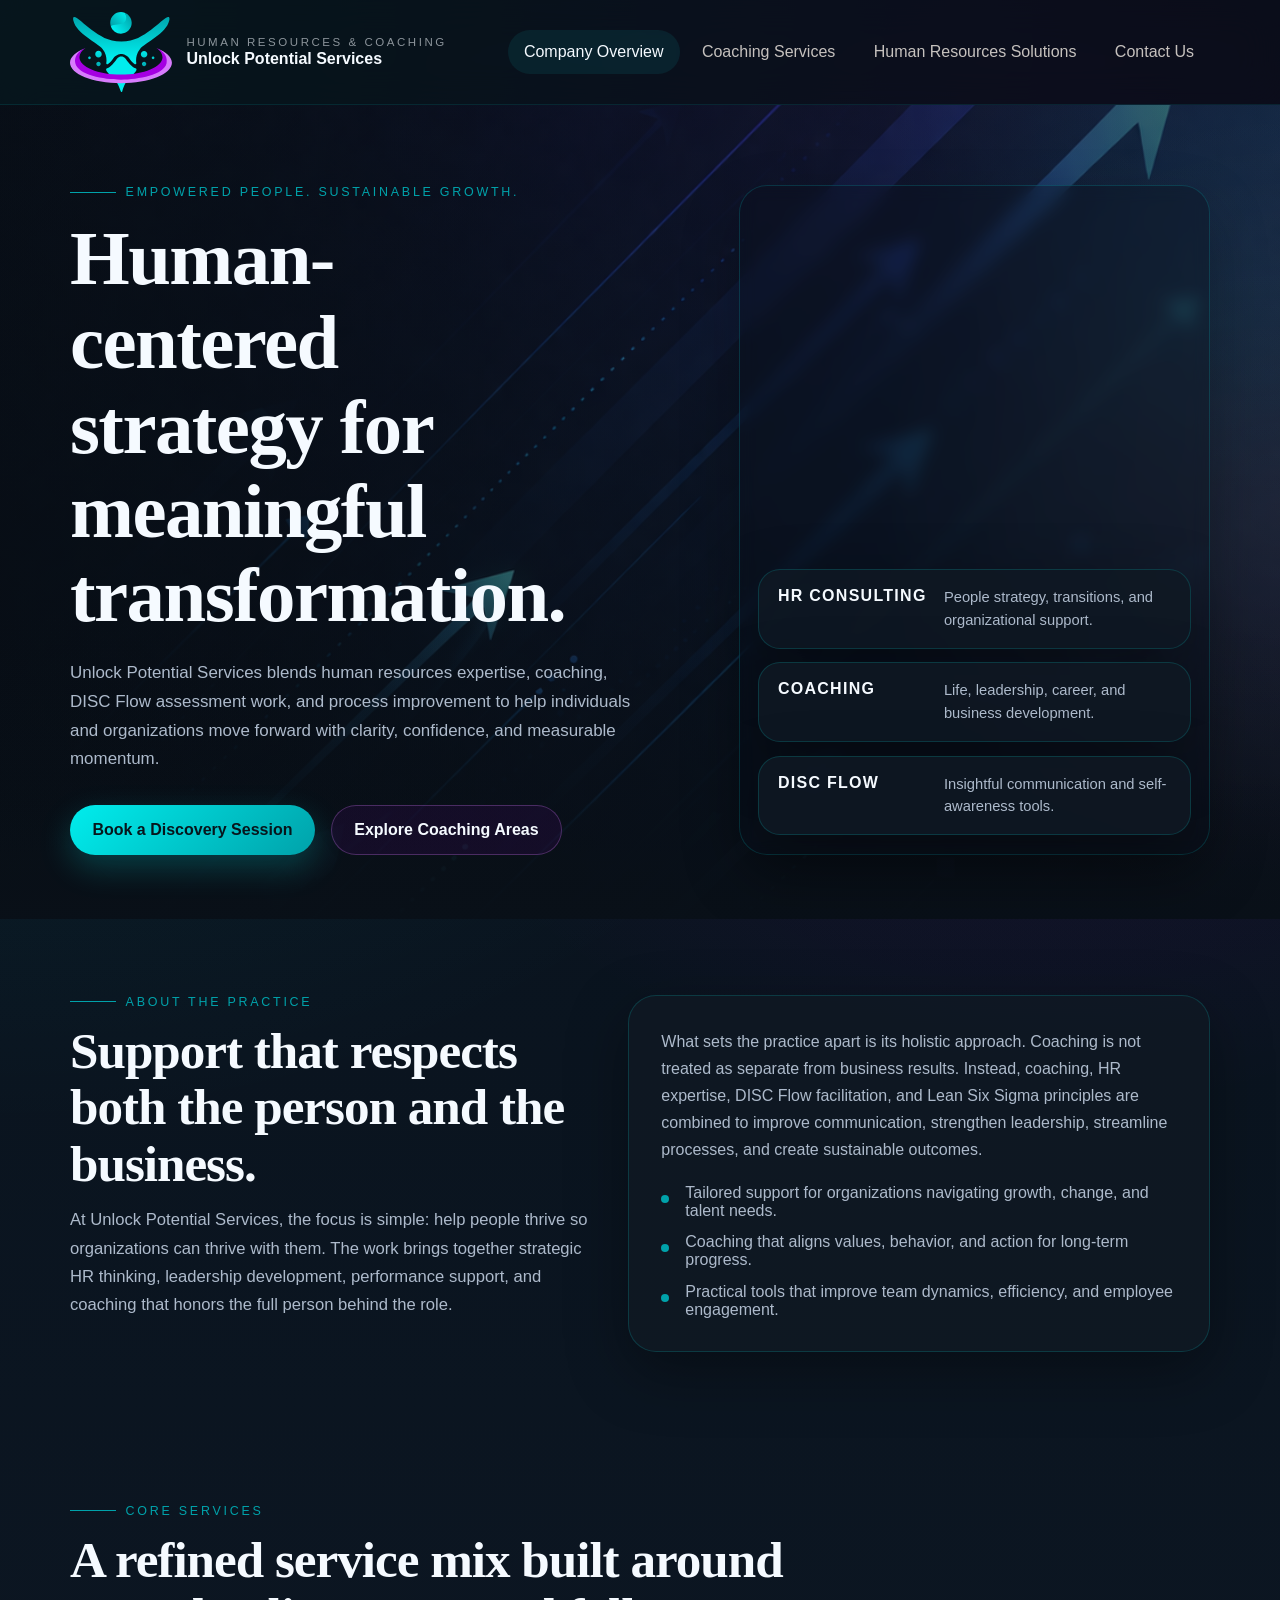
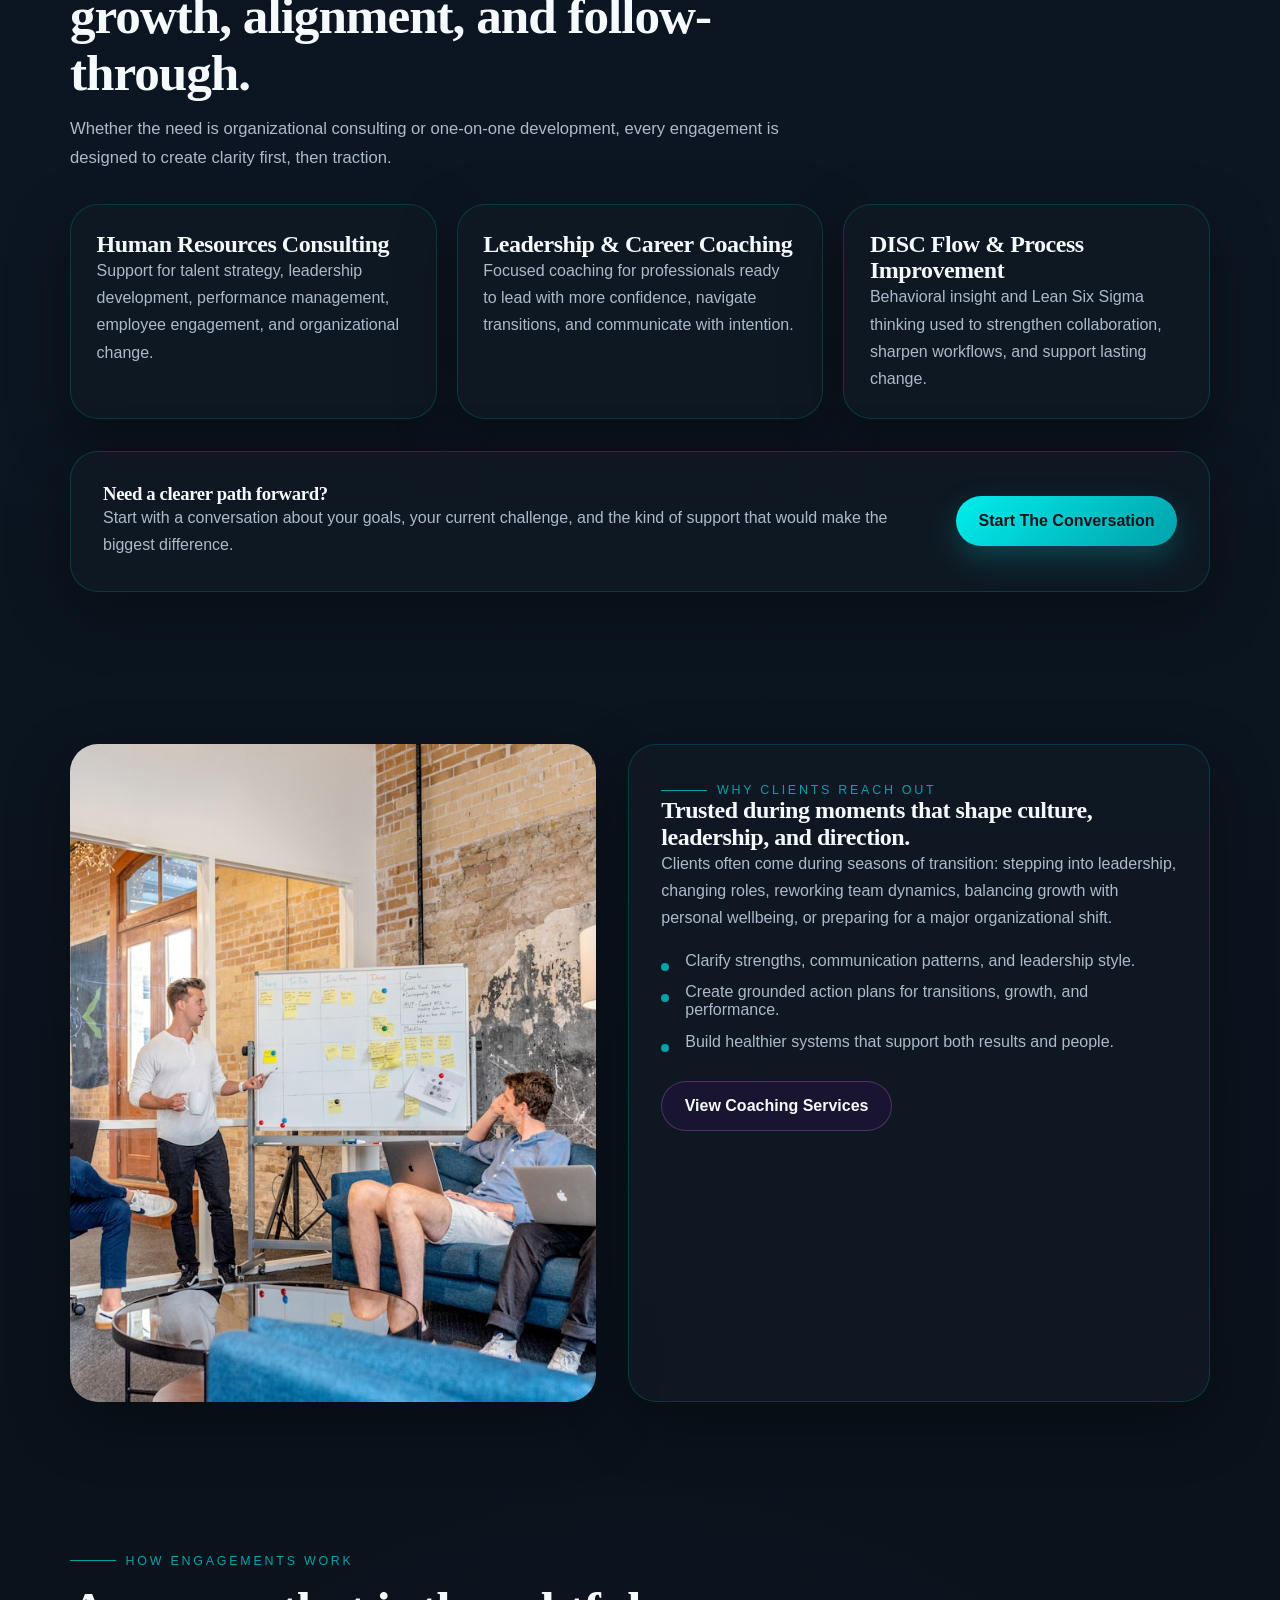
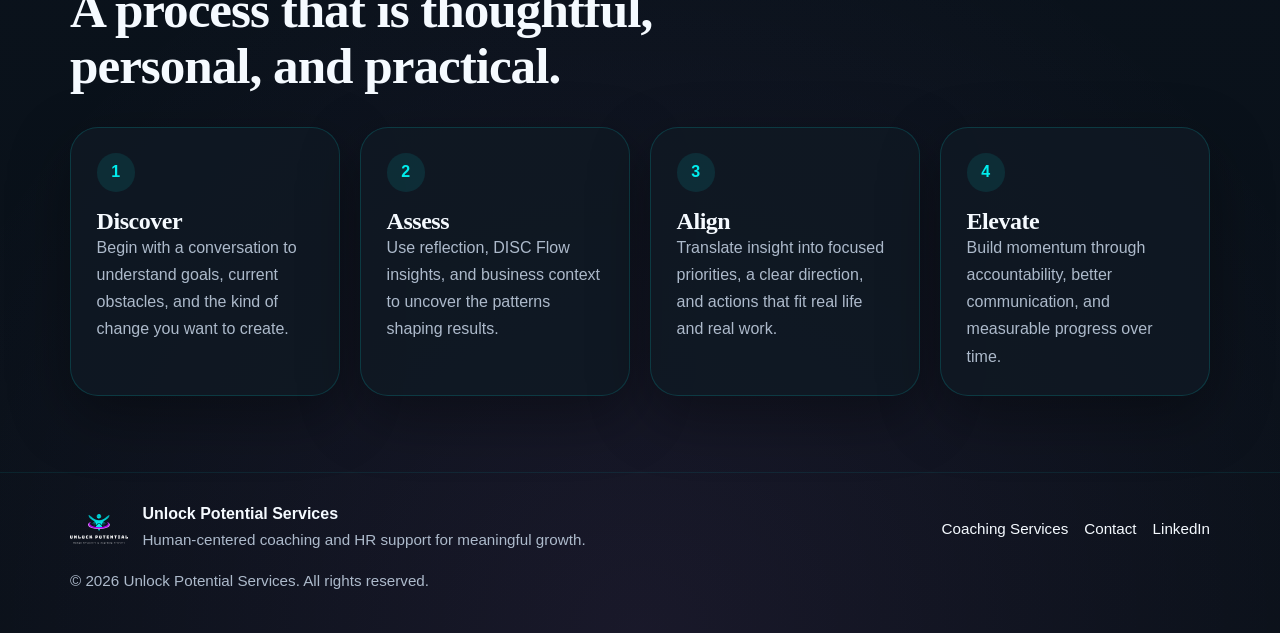
==== index.html @ 5e92533d "Add a new tab Co-authored-by: Copilot <copilot@github.com>" ====
<!DOCTYPE html>
<html lang="en">
<head>
  <meta charset="utf-8">
  <meta name="viewport" content="width=device-width, initial-scale=1">
  <title>Unlock Potential Services | Human Resources & Coaching</title>
  <meta name="description" content="Unlock Potential Services helps individuals and organizations grow through human resources consulting, leadership coaching, DISC Flow assessments, and practical people strategy.">
  <link rel="icon" href="./assets/images/up_no_letters.svg" type="image/svg+xml">
  <link rel="stylesheet" href="./assets/styles/site.css">
</head>
<body>
  <div class="page-shell">
    <header class="site-header">
      <div class="container site-header__inner">
        <a class="brand" href="./index.html" aria-label="Unlock Potential Services home">
          <img class="brand__logo" src="./assets/images/up_no_letters.svg" alt="Unlock Potential Services logo mark">
          <span class="brand__text">
            <span class="brand__eyebrow">Human Resources & Coaching</span>
            <span class="brand__name">Unlock Potential Services</span>
          </span>
        </a>
        <button class="nav-toggle" type="button" aria-label="Toggle navigation" aria-expanded="false" data-nav-toggle>Menu</button>
        <nav class="site-nav" aria-label="Primary navigation" data-nav>
          <a href="./index.html" aria-current="page">Company Overview</a>
          <a href="./coaching-services.html">Coaching Services</a>
          <a href="./hr-consulting.html">Human Resources Solutions</a>
          <a href="./contact-us.html">Contact Us</a>
        </nav>
      </div>
    </header>

    <main>
      <!-- Hero -->
      <section class="hero">
        <div class="container hero__grid">
          <div class="hero__content reveal">
            <span class="eyebrow">Empowered people. Sustainable growth.</span>
            <h1>Human-centered strategy for meaningful transformation.</h1>
            <p>Unlock Potential Services blends human resources expertise, coaching, DISC Flow assessment work, and process improvement to help individuals and organizations move forward with clarity, confidence, and measurable momentum.</p>
            <div class="hero__actions">
              <a class="button" href="./contact-us.html">Book a Discovery Session</a>
              <a class="button-secondary" href="./coaching-services.html">Explore Coaching Areas</a>
            </div>
          </div>
          <div class="hero-card hero-card--ambient reveal delay-1">
            <div class="hero-card__details">
              <div class="metric-card">
                <strong>HR Consulting</strong>
                <span>People strategy, transitions, and organizational support.</span>
              </div>
              <div class="metric-card">
                <strong>Coaching</strong>
                <span>Life, leadership, career, and business development.</span>
              </div>
              <div class="metric-card">
                <strong>DISC Flow</strong>
                <span>Insightful communication and self-awareness tools.</span>
              </div>
            </div>
          </div>
        </div>
      </section>

      <!-- About The Practice -->
      <section class="section">
        <div class="container split-section">
          <div class="section-heading reveal">
            <span class="eyebrow">About The Practice</span>
            <h2>Support that respects both the person and the business.</h2>
            <p>At Unlock Potential Services, the focus is simple: help people thrive so organizations can thrive with them. The work brings together strategic HR thinking, leadership development, performance support, and coaching that honors the full person behind the role.</p>
          </div>
          <div class="story-panel hero-card reveal delay-1">
            <p>What sets the practice apart is its holistic approach. Coaching is not treated as separate from business results. Instead, coaching, HR expertise, DISC Flow facilitation, and Lean Six Sigma principles are combined to improve communication, strengthen leadership, streamline processes, and create sustainable outcomes.</p>
            <ul class="story-list">
              <li>Tailored support for organizations navigating growth, change, and talent needs.</li>
              <li>Coaching that aligns values, behavior, and action for long-term progress.</li>
              <li>Practical tools that improve team dynamics, efficiency, and employee engagement.</li>
            </ul>
          </div>
        </div>
      </section>

      <!-- Core Services -->
      <section class="section">
        <div class="container">
          <div class="section-heading reveal">
            <span class="eyebrow">Core Services</span>
            <h2>A refined service mix built around growth, alignment, and follow-through.</h2>
            <p>Whether the need is organizational consulting or one-on-one development, every engagement is designed to create clarity first, then traction.</p>
          </div>
          <div class="info-grid">
            <article class="info-card reveal">
              <h3>Human Resources Consulting</h3>
              <p>Support for talent strategy, leadership development, performance management, employee engagement, and organizational change.</p>
            </article>
            <article class="info-card reveal delay-1">
              <h3>Leadership & Career Coaching</h3>
              <p>Focused coaching for professionals ready to lead with more confidence, navigate transitions, and communicate with intention.</p>
            </article>
            <article class="info-card reveal delay-2">
              <h3>DISC Flow & Process Improvement</h3>
              <p>Behavioral insight and Lean Six Sigma thinking used to strengthen collaboration, sharpen workflows, and support lasting change.</p>
            </article>
          </div>
          <div class="cta-band hero-card reveal delay-3">
            <div>
              <h3>Need a clearer path forward?</h3>
              <p>Start with a conversation about your goals, your current challenge, and the kind of support that would make the biggest difference.</p>
            </div>
            <a class="button" href="./contact-us.html">Start The Conversation</a>
          </div>
        </div>
      </section>

      <!-- Why Clients Reach Out -->
      <section class="section">
        <div class="container split-section">
          <img class="story-image reveal" src="./assets/images/team-session.jpg" alt="Team members collaborating during a strategy session">
          <div class="story-panel hero-card reveal delay-1">
            <span class="eyebrow">Why Clients Reach Out</span>
            <h2>Trusted during moments that shape culture, leadership, and direction.</h2>
            <p>Clients often come during seasons of transition: stepping into leadership, changing roles, reworking team dynamics, balancing growth with personal wellbeing, or preparing for a major organizational shift.</p>
            <ul class="story-list">
              <li>Clarify strengths, communication patterns, and leadership style.</li>
              <li>Create grounded action plans for transitions, growth, and performance.</li>
              <li>Build healthier systems that support both results and people.</li>
            </ul>
            <div class="cta-row">
              <a class="button-secondary" href="./coaching-services.html">View Coaching Services</a>
            </div>
          </div>
        </div>
      </section>

      <!-- How Engagements Work -->
      <section class="section">
        <div class="container">
          <div class="section-heading reveal">
            <span class="eyebrow">How Engagements Work</span>
            <h2>A process that is thoughtful, personal, and practical.</h2>
          </div>
          <div class="process-grid">
            <article class="process-card reveal">
              <span class="process-card__number">1</span>
              <h3>Discover</h3>
              <p>Begin with a conversation to understand goals, current obstacles, and the kind of change you want to create.</p>
            </article>
            <article class="process-card reveal delay-1">
              <span class="process-card__number">2</span>
              <h3>Assess</h3>
              <p>Use reflection, DISC Flow insights, and business context to uncover the patterns shaping results.</p>
            </article>
            <article class="process-card reveal delay-2">
              <span class="process-card__number">3</span>
              <h3>Align</h3>
              <p>Translate insight into focused priorities, a clear direction, and actions that fit real life and real work.</p>
            </article>
            <article class="process-card reveal delay-3">
              <span class="process-card__number">4</span>
              <h3>Elevate</h3>
              <p>Build momentum through accountability, better communication, and measurable progress over time.</p>
            </article>
          </div>
        </div>
      </section>
    </main>

    <!-- Footer -->
    <footer class="site-footer">
      <div class="container site-footer__inner">
        <div class="footer-brand">
          <img src="./assets/images/up.svg" alt="Unlock Potential Services logo">
          <div class="footer-brand__text">
            <span class="footer-brand__title">Unlock Potential Services</span>
            <p>Human-centered coaching and HR support for meaningful growth.</p>
          </div>
        </div>
        <div class="footer-links">
          <a href="./coaching-services.html">Coaching Services</a>
          <a href="./contact-us.html">Contact</a>
          <a href="https://www.linkedin.com/in/vimary-velez-chardon-7669301a" target="_blank" rel="noreferrer">LinkedIn</a>
        </div>
        <p>&copy; <span data-year></span> Unlock Potential Services. All rights reserved.</p>
      </div>
    </footer>
  </div>
  <script src="./assets/scripts/site.js"></script>
</body>
</html>
---- assets/styles/site.css ----
:root {
  --bg: #091018;
  --bg-elevated: #101924;
  --bg-soft: #172131;
  --panel: rgba(16, 25, 36, 0.86);
  --line: rgba(0, 237, 237, 0.16);
  --text: #f5faff;
  --muted: #adbacb;
  --accent: #00a2aa;
  --accent-strong: #00eded;
  --accent-secondary: #a500e2;
  --accent-secondary-soft: #d77cfc;
  --shadow: 0 20px 60px rgba(0, 0, 0, 0.34);
  --radius-lg: 28px;
  --radius-md: 20px;
  --radius-sm: 14px;
  --container: min(1140px, calc(100vw - 2rem));
}

@font-face {
  font-family: "Jost";
  font-style: normal;
  font-weight: 400;
  font-display: swap;
  src: url("../../external/fonts.gstatic.com/s/jost/v20/92zatBhPNqw73oTd4g.woff2") format("woff2");
}

@font-face {
  font-family: "Jost";
  font-style: normal;
  font-weight: 500;
  font-display: swap;
  src: url("../../external/fonts.gstatic.com/s/jost/v20/92zatBhPNqw73ord4iYl.woff2") format("woff2");
}

@font-face {
  font-family: "Jost";
  font-style: normal;
  font-weight: 700;
  font-display: swap;
  src: url("../../external/fonts.gstatic.com/s/jost/v20/92zatBhPNqw73oDd4iYl.woff2") format("woff2");
}

* {
  box-sizing: border-box;
}

html {
  scroll-behavior: smooth;
}

body {
  margin: 0;
  font-family: "Jost", "Segoe UI", sans-serif;
  color: var(--text);
  background:
    radial-gradient(circle at top left, rgba(0, 237, 237, 0.13), transparent 28%),
    radial-gradient(circle at right 18% top 8%, rgba(165, 0, 226, 0.16), transparent 22%),
    radial-gradient(circle at center bottom, rgba(215, 124, 252, 0.08), transparent 20%),
    linear-gradient(180deg, #07111b 0%, #0c1622 46%, #091018 100%);
}

img {
  display: block;
  max-width: 100%;
}

a {
  color: inherit;
  text-decoration: none;
}

p {
  margin: 0;
  color: var(--muted);
  line-height: 1.7;
}

h1,
h2,
h3,
h4 {
  margin: 0;
  font-family: Georgia, "Times New Roman", serif;
  line-height: 1.1;
  letter-spacing: -0.02em;
}

.page-shell {
  position: relative;
  overflow: clip;
}

.container {
  width: var(--container);
  margin: 0 auto;
}

.site-header {
  position: sticky;
  top: 0;
  z-index: 20;
  backdrop-filter: blur(18px);
  background: rgba(7, 13, 20, 0.72);
  border-bottom: 1px solid rgba(0, 237, 237, 0.1);
}

.site-header__inner {
  display: flex;
  align-items: center;
  justify-content: space-between;
  gap: 1.5rem;
  min-height: 104px;
}

.brand {
  display: inline-flex;
  align-items: center;
  gap: 0.9rem;
}

.brand__logo {
  width: 102px;
  height: auto;
  flex: 0 0 auto;
}

.brand__text {
  display: grid;
  gap: 0.15rem;
}

.brand__eyebrow {
  font-size: 0.72rem;
  letter-spacing: 0.22em;
  text-transform: uppercase;
  color: rgba(245, 250, 255, 0.56);
}

.brand__name {
  font-size: 1rem;
  font-weight: 600;
}

.site-nav {
  display: flex;
  align-items: center;
  gap: 0.4rem;
}

.site-nav a {
  padding: 0.8rem 1rem;
  border-radius: 999px;
  color: rgba(245, 239, 231, 0.8);
  transition: background-color 180ms ease, color 180ms ease;
}

.site-nav a:hover,
.site-nav a[aria-current="page"] {
  color: var(--text);
  background: rgba(0, 237, 237, 0.08);
}

.nav-toggle {
  display: none;
  border: 0;
  background: transparent;
  color: var(--text);
  font: inherit;
  padding: 0.5rem;
}

.hero {
  padding: 5rem 0 4rem;
  position: relative;
  overflow: hidden;
  background:
    linear-gradient(180deg, rgba(7, 13, 20, 0.28) 0%, rgba(7, 13, 20, 0.52) 58%, rgba(7, 13, 20, 0.78) 100%),
    linear-gradient(90deg, rgba(7, 13, 20, 0.7) 0%, rgba(7, 13, 20, 0.26) 44%, rgba(7, 13, 20, 0.58) 100%),
    url("../images/background.png");
  background-position: center;
  background-repeat: no-repeat;
  background-size: cover;
}

.hero::before {
  content: "";
  position: absolute;
  inset: 0;
  background:
    radial-gradient(circle at top right, rgba(0, 237, 237, 0.08), transparent 26%),
    radial-gradient(circle at center right, rgba(255, 255, 255, 0.06), transparent 30%),
    linear-gradient(180deg, transparent 0%, transparent 62%, rgba(9, 16, 24, 0.52) 100%);
  pointer-events: none;
}

.hero::after {
  content: "";
  position: absolute;
  inset: auto 0 0 0;
  height: 140px;
  background: linear-gradient(180deg, rgba(9, 16, 24, 0) 0%, rgba(9, 16, 24, 0.92) 100%);
  pointer-events: none;
}

.hero__grid,
.split-section,
.contact-grid,
.story-grid,
.cta-band {
  display: grid;
  gap: 2rem;
}

.hero__grid {
  grid-template-columns: 1.15fr 0.85fr;
  align-items: stretch;
  position: relative;
  z-index: 2;
}

.hero__content {
  display: flex;
  flex-direction: column;
  justify-content: space-between;
  min-height: 100%;
}

.eyebrow {
  display: inline-flex;
  align-items: center;
  gap: 0.6rem;
  font-size: 0.78rem;
  letter-spacing: 0.22em;
  text-transform: uppercase;
  color: var(--accent);
}

.eyebrow::before {
  content: "";
  width: 46px;
  height: 1px;
  background: currentColor;
}

.hero h1,
.page-hero h1 {
  margin-top: 1.1rem;
  font-size: clamp(2.9rem, 6vw, 5.4rem);
  max-width: 12ch;
}

.hero p,
.page-hero p {
  margin-top: 1.25rem;
  max-width: 60ch;
  font-size: 1.06rem;
}

.hero__actions,
.cta-row {
  display: flex;
  flex-wrap: wrap;
  gap: 1rem;
  margin-top: 1.9rem;
}

.button,
.button-secondary {
  display: inline-flex;
  align-items: center;
  justify-content: center;
  min-height: 50px;
  padding: 0.85rem 1.4rem;
  border-radius: 999px;
  font-weight: 600;
  transition: transform 180ms ease, border-color 180ms ease, background-color 180ms ease;
}

.button {
  background: linear-gradient(135deg, var(--accent-strong), var(--accent));
  color: #07161c;
  box-shadow: 0 12px 32px rgba(0, 237, 237, 0.22);
}

.button-secondary {
  border: 1px solid rgba(215, 124, 252, 0.28);
  background: rgba(165, 0, 226, 0.08);
}

.button:hover,
.button-secondary:hover {
  transform: translateY(-2px);
}

.hero-card,
.metric-card,
.info-card,
.service-card,
.testimonial-card,
.contact-card,
.faq-card,
.process-card {
  background: var(--panel);
  border: 1px solid var(--line);
  border-radius: var(--radius-lg);
  box-shadow: var(--shadow);
}

.hero-card {
  padding: 1.15rem;
  height: 100%;
}

.hero-card--ambient {
  display: flex;
  align-items: flex-end;
  min-height: 100%;
  background: rgba(10, 17, 27, 0.34);
  backdrop-filter: blur(8px);
  box-shadow: 0 24px 60px rgba(0, 0, 0, 0.24);
}

.hero-card__details {
  display: grid;
  grid-template-columns: 1fr;
  gap: 0.85rem;
  margin-top: 1rem;
}

.metric-card {
  padding: 1rem 1.15rem;
  min-height: 0;
  display: grid;
  grid-template-columns: minmax(120px, 150px) 1fr;
  gap: 1rem;
  align-items: start;
  border-radius: 22px;
}

.metric-card strong {
  display: block;
  color: var(--text);
  font-size: 1rem;
  line-height: 1.2;
  letter-spacing: 0.08em;
  text-transform: uppercase;
}

.metric-card span {
  display: block;
  margin-top: 0;
  font-size: 0.92rem;
  line-height: 1.55;
  color: var(--muted);
}

.section {
  padding: 4.75rem 0;
}

.section-heading {
  display: grid;
  gap: 0.9rem;
  max-width: 780px;
}

.section-heading h2 {
  font-size: clamp(2rem, 4vw, 3.6rem);
}

.section-heading p {
  font-size: 1.04rem;
}

.split-section {
  grid-template-columns: 0.95fr 1.05fr;
  align-items: start;
}

.story-panel {
  padding: 2rem;
}

.story-list,
.service-list,
.detail-list {
  margin: 1.25rem 0 0;
  padding: 0;
  list-style: none;
  display: grid;
  gap: 0.85rem;
}

.story-list li,
.detail-list li {
  padding-left: 1.5rem;
  position: relative;
  color: var(--muted);
}

.story-list li::before,
.detail-list li::before {
  content: "";
  position: absolute;
  left: 0;
  top: 0.7rem;
  width: 0.5rem;
  height: 0.5rem;
  border-radius: 999px;
  background: var(--accent);
}

.info-grid,
.services-grid,
.testimonial-grid,
.contact-grid,
.faq-grid,
.process-grid {
  display: grid;
  gap: 1.25rem;
  margin-top: 2rem;
}

.info-grid {
  grid-template-columns: repeat(3, minmax(0, 1fr));
}

.info-card,
.service-card,
.testimonial-card,
.contact-card,
.faq-card,
.process-card {
  padding: 1.6rem;
}

.info-card h3,
.service-card h3,
.testimonial-card h3,
.faq-card h3,
.process-card h3 {
  font-size: 1.5rem;
}

.service-card__tag {
  display: inline-block;
  margin-bottom: 0.9rem;
  padding: 0.45rem 0.7rem;
  border-radius: 999px;
  background: rgba(0, 237, 237, 0.1);
  color: var(--accent-strong);
  font-size: 0.8rem;
  letter-spacing: 0.12em;
  text-transform: uppercase;
}

.services-grid {
  grid-template-columns: repeat(2, minmax(0, 1fr));
}

.service-card p + .detail-list,
.testimonial-card p + p,
.contact-card p + p {
  margin-top: 0.9rem;
}

.service-card.featured {
  background:
    linear-gradient(180deg, rgba(165, 0, 226, 0.12), rgba(0, 237, 237, 0.03)),
    var(--panel);
}

.story-image,
.wide-image {
  min-height: 100%;
  border-radius: var(--radius-lg);
  object-fit: cover;
  box-shadow: var(--shadow);
}

.story-image {
  aspect-ratio: 4 / 5;
}

.wide-image {
  aspect-ratio: 16 / 10;
}

.testimonial-grid {
  grid-template-columns: repeat(2, minmax(0, 1fr));
}

.testimonial-card blockquote {
  margin: 1rem 0 0;
  color: var(--text);
  font-size: 1.05rem;
  line-height: 1.75;
}

.testimonial-card footer {
  margin-top: 1rem;
  color: var(--accent-secondary-soft);
  font-size: 0.95rem;
}

.process-grid {
  grid-template-columns: repeat(4, minmax(0, 1fr));
}

.process-card__number {
  display: inline-grid;
  place-items: center;
  width: 2.4rem;
  height: 2.4rem;
  border-radius: 999px;
  margin-bottom: 1rem;
  background: rgba(0, 237, 237, 0.1);
  color: var(--accent-strong);
  font-weight: 700;
}

.cta-band {
  grid-template-columns: 1fr auto;
  align-items: center;
  padding: 2rem;
  margin-top: 2rem;
}

.page-hero {
  padding: 4.2rem 0 2.5rem;
}

.page-hero__grid {
  display: grid;
  grid-template-columns: 1.1fr 0.9fr;
  gap: 1.8rem;
  align-items: start;
}

.page-hero__panel {
  padding: 1.5rem;
}

.page-hero__image--taller {
  aspect-ratio: 70 / 100;
}

.contact-grid {
  grid-template-columns: 0.88fr 1.12fr;
  align-items: start;
}

.contact-list {
  display: grid;
  gap: 1rem;
  margin-top: 1.3rem;
}

.contact-item strong,
.contact-item a {
  display: block;
}

.contact-item strong {
  margin-bottom: 0.35rem;
  color: var(--text);
}

.contact-form {
  display: grid;
  gap: 1rem;
}

.field {
  display: grid;
  gap: 0.45rem;
}

.field label {
  font-size: 0.93rem;
  color: var(--text);
}

.field input,
.field textarea,
.field select {
  width: 100%;
  border: 1px solid rgba(255, 255, 255, 0.08);
  border-radius: 16px;
  background: rgba(255, 255, 255, 0.04);
  color: var(--text);
  padding: 0.95rem 1rem;
  font: inherit;
}

.field input:focus,
.field textarea:focus,
.field select:focus {
  outline: 2px solid rgba(0, 237, 237, 0.3);
  border-color: rgba(0, 237, 237, 0.28);
}

.field textarea {
  min-height: 170px;
  resize: vertical;
}

.form-note {
  font-size: 0.92rem;
}

.faq-grid {
  grid-template-columns: repeat(2, minmax(0, 1fr));
}

.site-footer {
  padding: 2rem 0 2.4rem;
  border-top: 1px solid rgba(0, 237, 237, 0.08);
}

.site-footer__inner {
  display: flex;
  flex-wrap: wrap;
  align-items: center;
  justify-content: space-between;
  gap: 1rem;
}

.footer-brand {
  display: inline-flex;
  align-items: center;
  gap: 0.9rem;
}

.footer-brand img {
  width: 58px;
  height: auto;
  flex: 0 0 auto;
}

.footer-brand__text {
  display: grid;
  gap: 0.2rem;
}

.footer-brand__title {
  color: var(--text);
  font-weight: 600;
}

.site-footer p,
.site-footer a {
  font-size: 0.95rem;
}

.footer-links {
  display: flex;
  flex-wrap: wrap;
  gap: 1rem;
}

.reveal {
  opacity: 0;
  transform: translateY(20px);
  animation: revealUp 0.7s ease forwards;
}

.reveal.delay-1 {
  animation-delay: 0.1s;
}

.reveal.delay-2 {
  animation-delay: 0.2s;
}

.reveal.delay-3 {
  animation-delay: 0.3s;
}

@keyframes revealUp {
  to {
    opacity: 1;
    transform: translateY(0);
  }
}

@media (max-width: 980px) {
  .hero__grid,
  .split-section,
  .page-hero__grid,
  .contact-grid,
  .cta-band,
  .info-grid,
  .services-grid,
  .testimonial-grid,
  .faq-grid,
  .process-grid {
    grid-template-columns: 1fr;
  }

  .site-header__inner {
    min-height: 92px;
  }
}

@media (max-width: 760px) {
  .nav-toggle {
    display: inline-flex;
  }

  .site-nav {
    position: absolute;
    left: 1rem;
    right: 1rem;
    top: calc(100% + 0.7rem);
    display: none;
    flex-direction: column;
    align-items: stretch;
    padding: 0.75rem;
    border: 1px solid rgba(255, 255, 255, 0.06);
    border-radius: 20px;
    background: rgba(18, 15, 13, 0.96);
    box-shadow: var(--shadow);
  }

  .site-nav.is-open {
    display: flex;
  }

  .site-nav a {
    border-radius: 14px;
  }

  .hero {
    padding-top: 3.5rem;
  }

  .brand__logo {
    width: 81px;
  }

  .footer-brand {
    align-items: flex-start;
  }

  .hero-card__details {
    grid-template-columns: 1fr;
  }

  .metric-card {
    grid-template-columns: 1fr;
    gap: 0.45rem;
  }

  .section {
    padding: 3.7rem 0;
  }

  .cta-row,
  .hero__actions {
    flex-direction: column;
    align-items: stretch;
  }
}
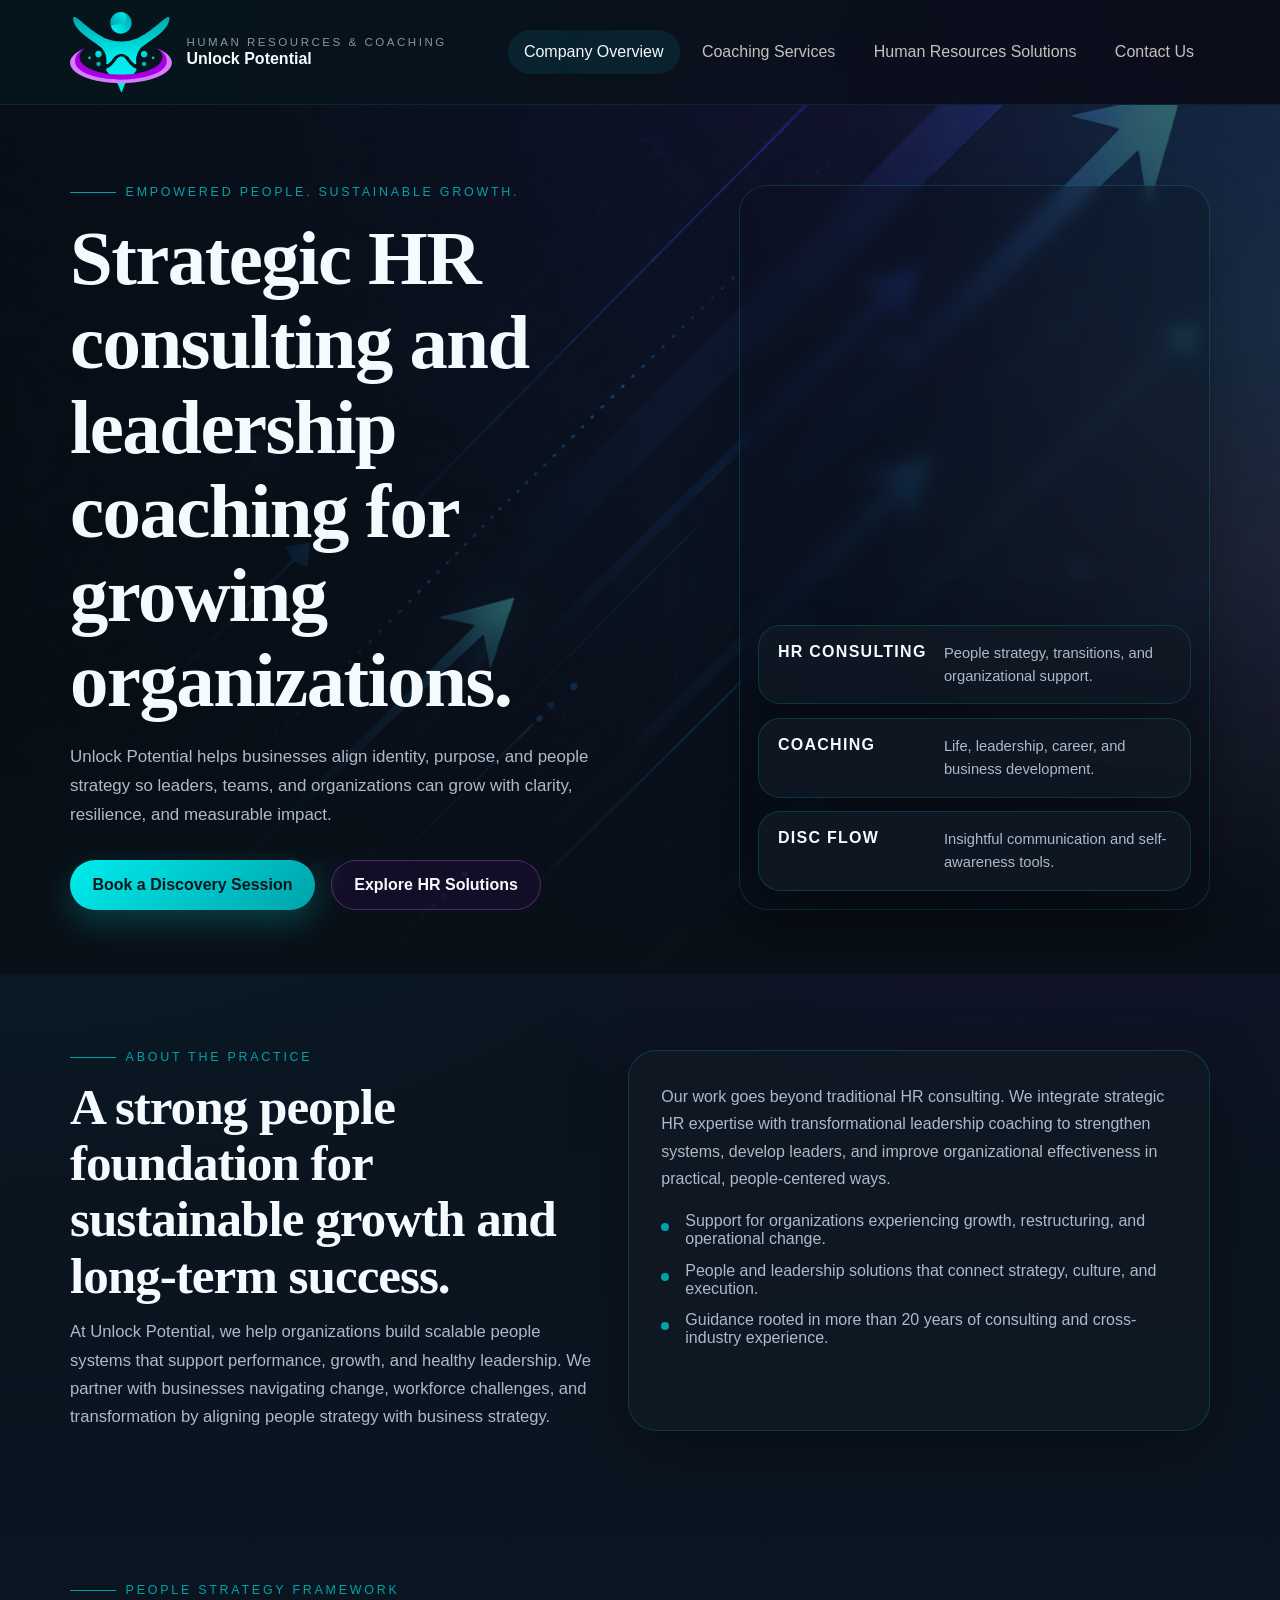
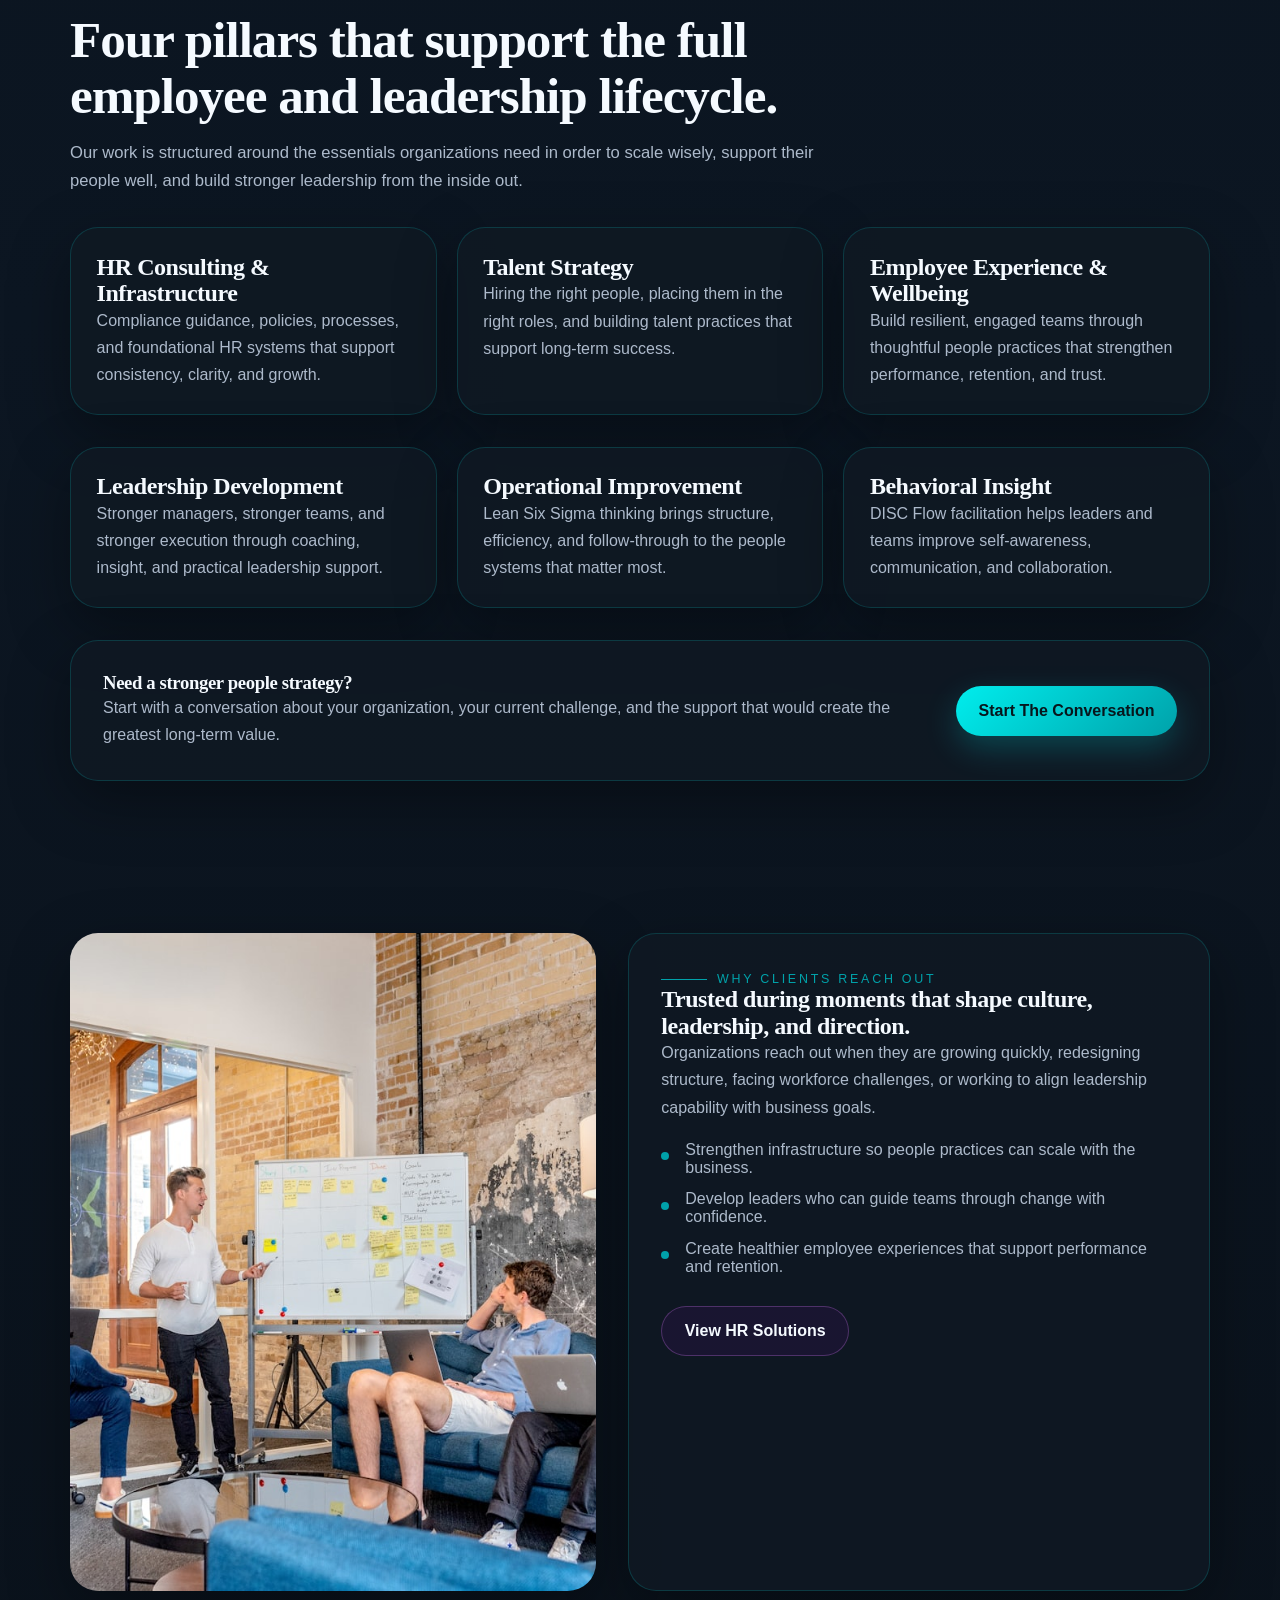
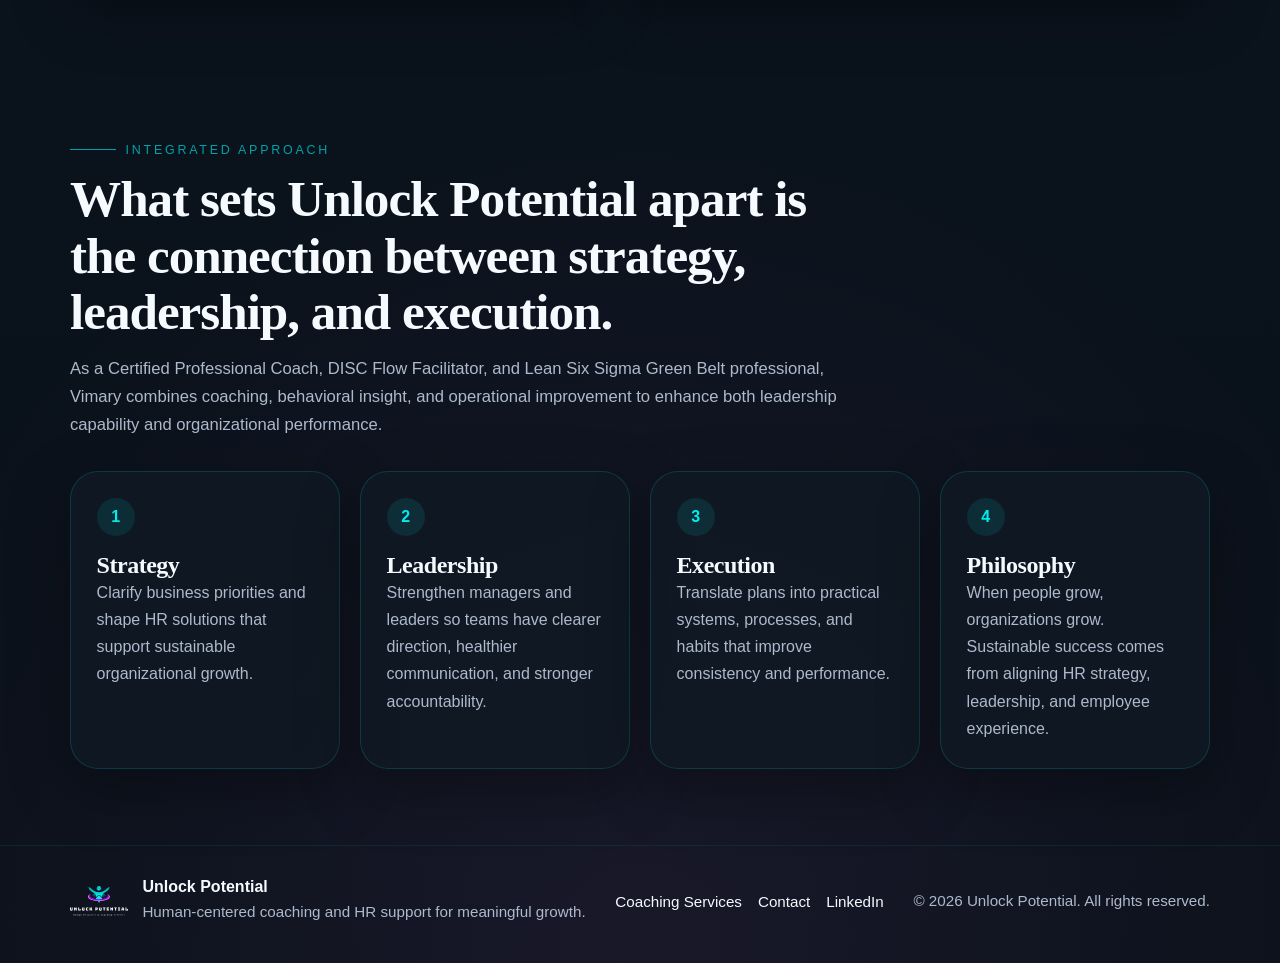
==== commit 6525c331: "Partial Footer. Change HR page with consulting content." ====
--- a/index.html
+++ b/index.html
@@ -3,31 +3,14 @@
 <head>
   <meta charset="utf-8">
   <meta name="viewport" content="width=device-width, initial-scale=1">
-  <title>Unlock Potential Services | Human Resources & Coaching</title>
-  <meta name="description" content="Unlock Potential Services helps individuals and organizations grow through human resources consulting, leadership coaching, DISC Flow assessments, and practical people strategy.">
+  <title>Unlock Potential | Human Resources & Coaching</title>
+  <meta name="description" content="Unlock Potential helps individuals and organizations grow through human resources consulting, leadership coaching, DISC Flow assessments, and practical people strategy.">
   <link rel="icon" href="./assets/images/up_no_letters.svg" type="image/svg+xml">
   <link rel="stylesheet" href="./assets/styles/site.css">
 </head>
-<body>
+<body data-page="home">
   <div class="page-shell">
-    <header class="site-header">
-      <div class="container site-header__inner">
-        <a class="brand" href="./index.html" aria-label="Unlock Potential Services home">
-          <img class="brand__logo" src="./assets/images/up_no_letters.svg" alt="Unlock Potential Services logo mark">
-          <span class="brand__text">
-            <span class="brand__eyebrow">Human Resources & Coaching</span>
-            <span class="brand__name">Unlock Potential Services</span>
-          </span>
-        </a>
-        <button class="nav-toggle" type="button" aria-label="Toggle navigation" aria-expanded="false" data-nav-toggle>Menu</button>
-        <nav class="site-nav" aria-label="Primary navigation" data-nav>
-          <a href="./index.html" aria-current="page">Company Overview</a>
-          <a href="./coaching-services.html">Coaching Services</a>
-          <a href="./hr-consulting.html">Human Resources Solutions</a>
-          <a href="./contact-us.html">Contact Us</a>
-        </nav>
-      </div>
-    </header>
+    <div data-include="./partials/header.html"></div>
 
     <main>
       <!-- Hero -->
@@ -35,11 +18,11 @@
         <div class="container hero__grid">
           <div class="hero__content reveal">
             <span class="eyebrow">Empowered people. Sustainable growth.</span>
-            <h1>Human-centered strategy for meaningful transformation.</h1>
-            <p>Unlock Potential Services blends human resources expertise, coaching, DISC Flow assessment work, and process improvement to help individuals and organizations move forward with clarity, confidence, and measurable momentum.</p>
+            <h1>Strategic HR consulting and leadership coaching for growing organizations.</h1>
+            <p>Unlock Potential helps businesses align identity, purpose, and people strategy so leaders, teams, and organizations can grow with clarity, resilience, and measurable impact.</p>
             <div class="hero__actions">
               <a class="button" href="./contact-us.html">Book a Discovery Session</a>
-              <a class="button-secondary" href="./coaching-services.html">Explore Coaching Areas</a>
+              <a class="button-secondary" href="./hr-consulting.html">Explore HR Solutions</a>
             </div>
           </div>
           <div class="hero-card hero-card--ambient reveal delay-1">
@@ -66,46 +49,60 @@
         <div class="container split-section">
           <div class="section-heading reveal">
             <span class="eyebrow">About The Practice</span>
-            <h2>Support that respects both the person and the business.</h2>
-            <p>At Unlock Potential Services, the focus is simple: help people thrive so organizations can thrive with them. The work brings together strategic HR thinking, leadership development, performance support, and coaching that honors the full person behind the role.</p>
+            <h2>A strong people foundation for sustainable growth and long-term success.</h2>
+            <p>At Unlock Potential, we help organizations build scalable people systems that support performance, growth, and healthy leadership. We partner with businesses navigating change, workforce challenges, and transformation by aligning people strategy with business strategy.</p>
           </div>
           <div class="story-panel hero-card reveal delay-1">
-            <p>What sets the practice apart is its holistic approach. Coaching is not treated as separate from business results. Instead, coaching, HR expertise, DISC Flow facilitation, and Lean Six Sigma principles are combined to improve communication, strengthen leadership, streamline processes, and create sustainable outcomes.</p>
+            <p>Our work goes beyond traditional HR consulting. We integrate strategic HR expertise with transformational leadership coaching to strengthen systems, develop leaders, and improve organizational effectiveness in practical, people-centered ways.</p>
             <ul class="story-list">
-              <li>Tailored support for organizations navigating growth, change, and talent needs.</li>
-              <li>Coaching that aligns values, behavior, and action for long-term progress.</li>
-              <li>Practical tools that improve team dynamics, efficiency, and employee engagement.</li>
+              <li>Support for organizations experiencing growth, restructuring, and operational change.</li>
+              <li>People and leadership solutions that connect strategy, culture, and execution.</li>
+              <li>Guidance rooted in more than 20 years of consulting and cross-industry experience.</li>
             </ul>
           </div>
         </div>
       </section>
 
-      <!-- Core Services -->
+      <!-- People Strategy Framework -->
       <section class="section">
         <div class="container">
           <div class="section-heading reveal">
-            <span class="eyebrow">Core Services</span>
-            <h2>A refined service mix built around growth, alignment, and follow-through.</h2>
-            <p>Whether the need is organizational consulting or one-on-one development, every engagement is designed to create clarity first, then traction.</p>
+            <span class="eyebrow">People Strategy Framework</span>
+            <h2>Four pillars that support the full employee and leadership lifecycle.</h2>
+            <p>Our work is structured around the essentials organizations need in order to scale wisely, support their people well, and build stronger leadership from the inside out.</p>
           </div>
           <div class="info-grid">
             <article class="info-card reveal">
-              <h3>Human Resources Consulting</h3>
-              <p>Support for talent strategy, leadership development, performance management, employee engagement, and organizational change.</p>
+              <h3>HR Consulting & Infrastructure</h3>
+              <p>Compliance guidance, policies, processes, and foundational HR systems that support consistency, clarity, and growth.</p>
             </article>
             <article class="info-card reveal delay-1">
-              <h3>Leadership & Career Coaching</h3>
-              <p>Focused coaching for professionals ready to lead with more confidence, navigate transitions, and communicate with intention.</p>
+              <h3>Talent Strategy</h3>
+              <p>Hiring the right people, placing them in the right roles, and building talent practices that support long-term success.</p>
             </article>
             <article class="info-card reveal delay-2">
-              <h3>DISC Flow & Process Improvement</h3>
-              <p>Behavioral insight and Lean Six Sigma thinking used to strengthen collaboration, sharpen workflows, and support lasting change.</p>
+              <h3>Employee Experience & Wellbeing</h3>
+              <p>Build resilient, engaged teams through thoughtful people practices that strengthen performance, retention, and trust.</p>
+            </article>
+          </div>
+          <div class="info-grid">
+            <article class="info-card reveal">
+              <h3>Leadership Development</h3>
+              <p>Stronger managers, stronger teams, and stronger execution through coaching, insight, and practical leadership support.</p>
+            </article>
+            <article class="info-card reveal delay-1">
+              <h3>Operational Improvement</h3>
+              <p>Lean Six Sigma thinking brings structure, efficiency, and follow-through to the people systems that matter most.</p>
+            </article>
+            <article class="info-card reveal delay-2">
+              <h3>Behavioral Insight</h3>
+              <p>DISC Flow facilitation helps leaders and teams improve self-awareness, communication, and collaboration.</p>
             </article>
           </div>
           <div class="cta-band hero-card reveal delay-3">
             <div>
-              <h3>Need a clearer path forward?</h3>
-              <p>Start with a conversation about your goals, your current challenge, and the kind of support that would make the biggest difference.</p>
+              <h3>Need a stronger people strategy?</h3>
+              <p>Start with a conversation about your organization, your current challenge, and the support that would create the greatest long-term value.</p>
             </div>
             <a class="button" href="./contact-us.html">Start The Conversation</a>
           </div>
@@ -119,46 +116,47 @@
           <div class="story-panel hero-card reveal delay-1">
             <span class="eyebrow">Why Clients Reach Out</span>
             <h2>Trusted during moments that shape culture, leadership, and direction.</h2>
-            <p>Clients often come during seasons of transition: stepping into leadership, changing roles, reworking team dynamics, balancing growth with personal wellbeing, or preparing for a major organizational shift.</p>
+            <p>Organizations reach out when they are growing quickly, redesigning structure, facing workforce challenges, or working to align leadership capability with business goals.</p>
             <ul class="story-list">
-              <li>Clarify strengths, communication patterns, and leadership style.</li>
-              <li>Create grounded action plans for transitions, growth, and performance.</li>
-              <li>Build healthier systems that support both results and people.</li>
+              <li>Strengthen infrastructure so people practices can scale with the business.</li>
+              <li>Develop leaders who can guide teams through change with confidence.</li>
+              <li>Create healthier employee experiences that support performance and retention.</li>
             </ul>
             <div class="cta-row">
-              <a class="button-secondary" href="./coaching-services.html">View Coaching Services</a>
+              <a class="button-secondary" href="./hr-consulting.html">View HR Solutions</a>
             </div>
           </div>
         </div>
       </section>
 
-      <!-- How Engagements Work -->
+      <!-- Integrated Approach -->
       <section class="section">
         <div class="container">
           <div class="section-heading reveal">
-            <span class="eyebrow">How Engagements Work</span>
-            <h2>A process that is thoughtful, personal, and practical.</h2>
+            <span class="eyebrow">Integrated Approach</span>
+            <h2>What sets Unlock Potential apart is the connection between strategy, leadership, and execution.</h2>
+            <p>As a Certified Professional Coach, DISC Flow Facilitator, and Lean Six Sigma Green Belt professional, Vimary combines coaching, behavioral insight, and operational improvement to enhance both leadership capability and organizational performance.</p>
           </div>
           <div class="process-grid">
             <article class="process-card reveal">
               <span class="process-card__number">1</span>
-              <h3>Discover</h3>
-              <p>Begin with a conversation to understand goals, current obstacles, and the kind of change you want to create.</p>
+              <h3>Strategy</h3>
+              <p>Clarify business priorities and shape HR solutions that support sustainable organizational growth.</p>
             </article>
             <article class="process-card reveal delay-1">
               <span class="process-card__number">2</span>
-              <h3>Assess</h3>
-              <p>Use reflection, DISC Flow insights, and business context to uncover the patterns shaping results.</p>
+              <h3>Leadership</h3>
+              <p>Strengthen managers and leaders so teams have clearer direction, healthier communication, and stronger accountability.</p>
             </article>
             <article class="process-card reveal delay-2">
               <span class="process-card__number">3</span>
-              <h3>Align</h3>
-              <p>Translate insight into focused priorities, a clear direction, and actions that fit real life and real work.</p>
+              <h3>Execution</h3>
+              <p>Translate plans into practical systems, processes, and habits that improve consistency and performance.</p>
             </article>
             <article class="process-card reveal delay-3">
               <span class="process-card__number">4</span>
-              <h3>Elevate</h3>
-              <p>Build momentum through accountability, better communication, and measurable progress over time.</p>
+              <h3>Philosophy</h3>
+              <p>When people grow, organizations grow. Sustainable success comes from aligning HR strategy, leadership, and employee experience.</p>
             </article>
           </div>
         </div>
@@ -166,23 +164,8 @@
     </main>
 
     <!-- Footer -->
-    <footer class="site-footer">
-      <div class="container site-footer__inner">
-        <div class="footer-brand">
-          <img src="./assets/images/up.svg" alt="Unlock Potential Services logo">
-          <div class="footer-brand__text">
-            <span class="footer-brand__title">Unlock Potential Services</span>
-            <p>Human-centered coaching and HR support for meaningful growth.</p>
-          </div>
-        </div>
-        <div class="footer-links">
-          <a href="./coaching-services.html">Coaching Services</a>
-          <a href="./contact-us.html">Contact</a>
-          <a href="https://www.linkedin.com/in/vimary-velez-chardon-7669301a" target="_blank" rel="noreferrer">LinkedIn</a>
-        </div>
-        <p>&copy; <span data-year></span> Unlock Potential Services. All rights reserved.</p>
-      </div>
-    </footer>
+    <div data-include="./partials/footer.html"></div>
+
   </div>
   <script src="./assets/scripts/site.js"></script>
 </body>
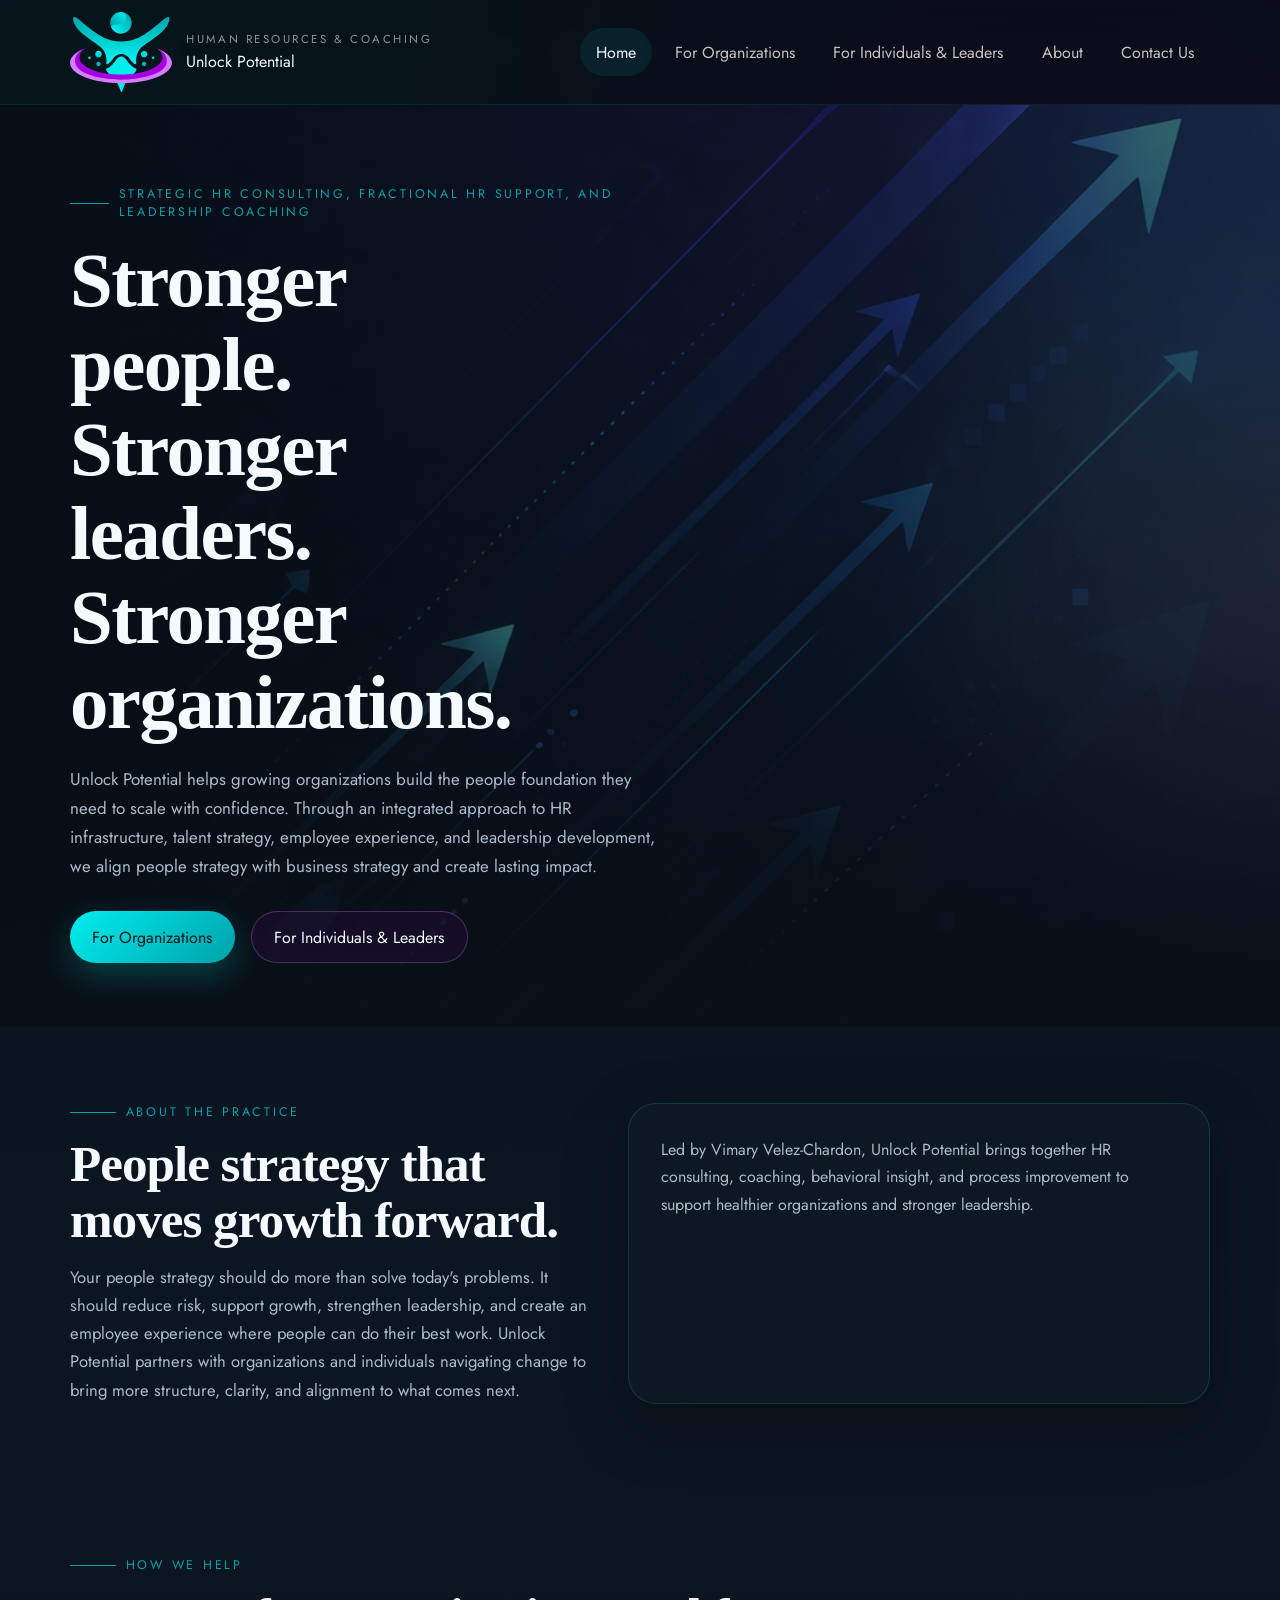
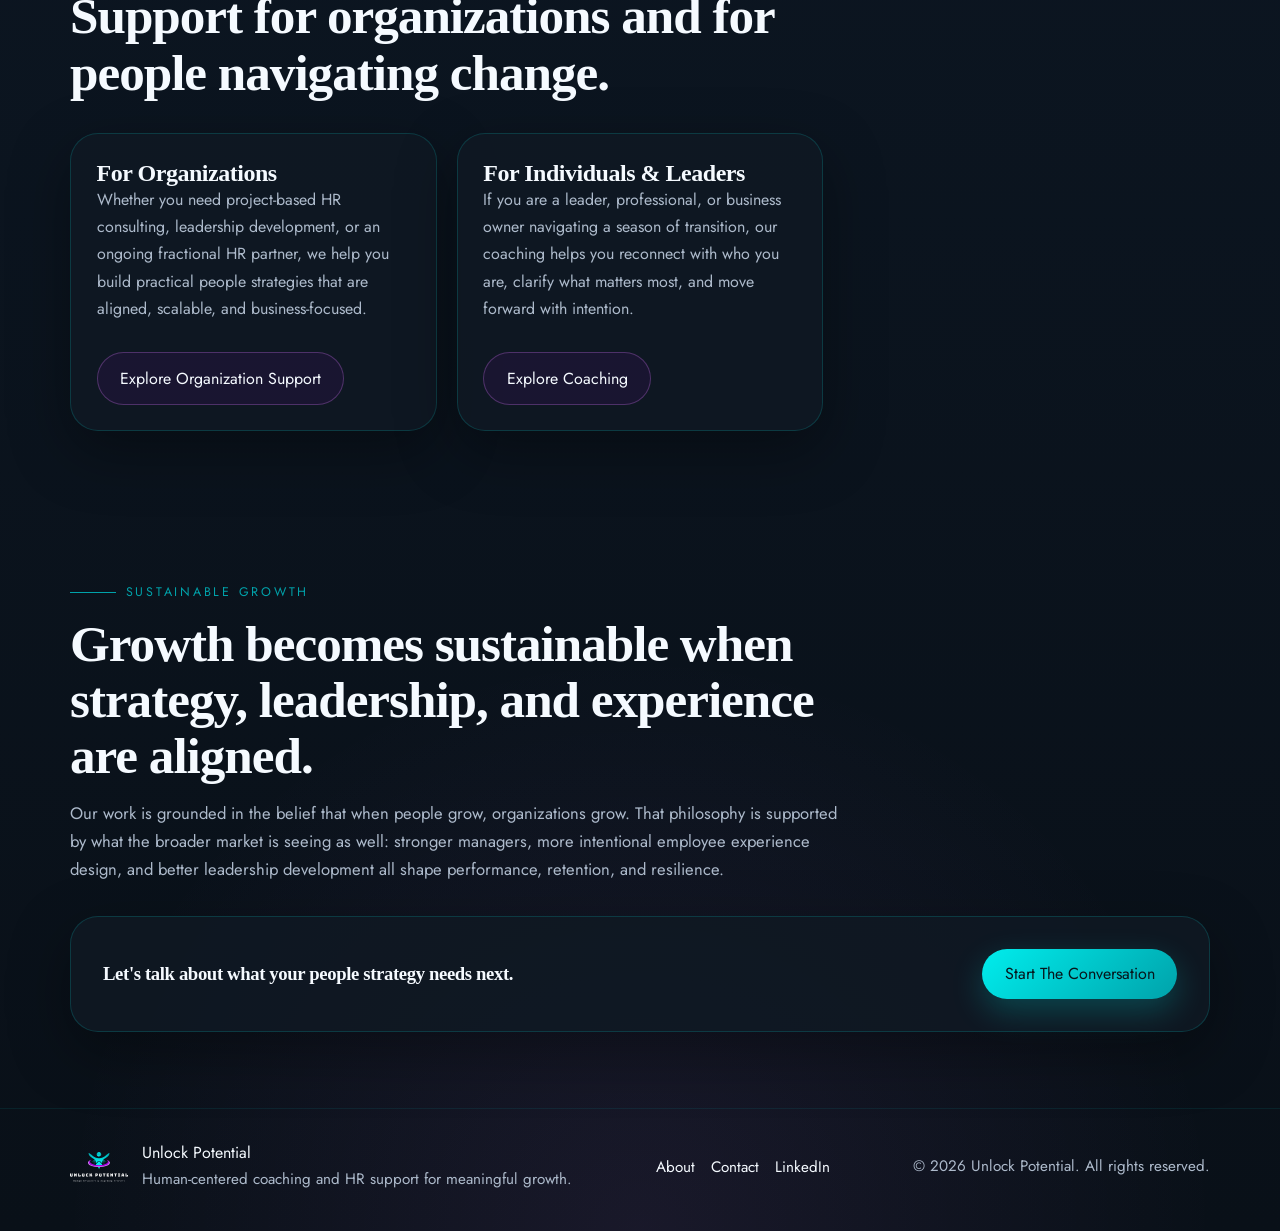
==== commit 34f51344: "New version of the navigation. Minor bugs fixed." ====
--- a/index.html
+++ b/index.html
@@ -13,19 +13,18 @@
     <div data-include="./partials/header.html"></div>
 
     <main>
-      <!-- Hero -->
       <section class="hero">
         <div class="container hero__grid">
           <div class="hero__content reveal">
-            <span class="eyebrow">Empowered people. Sustainable growth.</span>
-            <h1>Strategic HR consulting and leadership coaching for growing organizations.</h1>
-            <p>Unlock Potential helps businesses align identity, purpose, and people strategy so leaders, teams, and organizations can grow with clarity, resilience, and measurable impact.</p>
+            <span class="eyebrow">Strategic HR Consulting, Fractional HR Support, and Leadership Coaching</span>
+            <h1>Stronger people. Stronger leaders. Stronger organizations.</h1>
+            <p>Unlock Potential helps growing organizations build the people foundation they need to scale with confidence. Through an integrated approach to HR infrastructure, talent strategy, employee experience, and leadership development, we align people strategy with business strategy and create lasting impact.</p>
             <div class="hero__actions">
-              <a class="button" href="./contact-us.html">Book a Discovery Session</a>
-              <a class="button-secondary" href="./hr-consulting.html">Explore HR Solutions</a>
+              <a class="button" href="./hr-consulting.html">For Organizations</a>
+              <a class="button-secondary" href="./coaching-services.html">For Individuals & Leaders</a>
             </div>
           </div>
-          <div class="hero-card hero-card--ambient reveal delay-1">
+          <!-- <div class="hero-card hero-card--ambient reveal delay-1">
             <div class="hero-card__details">
               <div class="metric-card">
                 <strong>HR Consulting</strong>
@@ -40,124 +39,88 @@
                 <span>Insightful communication and self-awareness tools.</span>
               </div>
             </div>
+          </div> -->
+        </div>
+      </section>
+
+      <section class="section">
+        <div class="container split-section">
+          <div class="section-heading reveal">
+            <span class="eyebrow">About The Practice</span>
+            <h2>People strategy that moves growth forward.</h2>
+            <p>Your people strategy should do more than solve today's problems. It should reduce risk, support growth, strengthen leadership, and create an employee experience where people can do their best work. Unlock Potential partners with organizations and individuals navigating change to bring more structure, clarity, and alignment to what comes next.</p>
+          </div>
+          <div class="story-panel hero-card reveal delay-1">
+            <p>Led by Vimary Velez-Chardon, Unlock Potential brings together HR consulting, coaching, behavioral insight, and process improvement to support healthier organizations and stronger leadership.</p>
           </div>
         </div>
       </section>
 
-      <!-- About The Practice -->
+      <!-- <section class="section">
+        <div class="container">
+          <div class="section-heading reveal">
+            <span class="eyebrow">People Strategy Framework</span>
+            <h2>Four pillars. One integrated approach.</h2>
+            <p>Our people strategy framework is designed to support the full employee and leadership lifecycle. Each pillar strengthens the others, so your organization builds more than isolated HR fixes. You build a stronger people ecosystem.</p>
+          </div>
+          <div class="info-grid">
+            <article class="info-card reveal">
+              <h3>HR Consulting & Infrastructure</h3>
+              <p>Build the foundation your business needs to operate with confidence, reduce risk, and stay compliant.</p>
+            </article>
+            <article class="info-card reveal delay-1">
+              <h3>Talent Strategy</h3>
+              <p>Attract, assess, and place the right people in the right roles for long-term growth.</p>
+            </article>
+            <article class="info-card reveal delay-2">
+              <h3>Employee Experience & Wellbeing</h3>
+              <p>Create an environment where people feel valued, supported, and equipped to perform.</p>
+            </article>
+            <article class="info-card reveal">
+              <h3>Leadership Development</h3>
+              <p>Develop stronger managers and leaders who can communicate clearly, build trust, and drive results.</p>
+            </article>
+          </div>
+        </div>
+      </section> -->
+
       <section class="section">
-        <div class="container split-section">
+        <div class="container">
           <div class="section-heading reveal">
-            <span class="eyebrow">About The Practice</span>
-            <h2>A strong people foundation for sustainable growth and long-term success.</h2>
-            <p>At Unlock Potential, we help organizations build scalable people systems that support performance, growth, and healthy leadership. We partner with businesses navigating change, workforce challenges, and transformation by aligning people strategy with business strategy.</p>
+            <span class="eyebrow">How We Help</span>
+            <h2>Support for organizations and for people navigating change.</h2>
           </div>
-          <div class="story-panel hero-card reveal delay-1">
-            <p>Our work goes beyond traditional HR consulting. We integrate strategic HR expertise with transformational leadership coaching to strengthen systems, develop leaders, and improve organizational effectiveness in practical, people-centered ways.</p>
-            <ul class="story-list">
-              <li>Support for organizations experiencing growth, restructuring, and operational change.</li>
-              <li>People and leadership solutions that connect strategy, culture, and execution.</li>
-              <li>Guidance rooted in more than 20 years of consulting and cross-industry experience.</li>
-            </ul>
+          <div class="info-grid">
+            <article class="info-card reveal">
+              <h3>For Organizations</h3>
+              <p>Whether you need project-based HR consulting, leadership development, or an ongoing fractional HR partner, we help you build practical people strategies that are aligned, scalable, and business-focused.</p>
+              <div class="cta-row">
+                <a class="button-secondary" href="./hr-consulting.html">Explore Organization Support</a>
+              </div>
+            </article>
+            <article class="info-card reveal delay-1">
+              <h3>For Individuals & Leaders</h3>
+              <p>If you are a leader, professional, or business owner navigating a season of transition, our coaching helps you reconnect with who you are, clarify what matters most, and move forward with intention.</p>
+              <div class="cta-row">
+                <a class="button-secondary" href="./coaching-services.html">Explore Coaching</a>
+              </div>
+            </article>
           </div>
         </div>
       </section>
 
-      <!-- People Strategy Framework -->
       <section class="section">
         <div class="container">
           <div class="section-heading reveal">
-            <span class="eyebrow">People Strategy Framework</span>
-            <h2>Four pillars that support the full employee and leadership lifecycle.</h2>
-            <p>Our work is structured around the essentials organizations need in order to scale wisely, support their people well, and build stronger leadership from the inside out.</p>
+            <span class="eyebrow">Sustainable Growth</span>
+            <h2>Growth becomes sustainable when strategy, leadership, and experience are aligned.</h2>
+            <p>Our work is grounded in the belief that when people grow, organizations grow. That philosophy is supported by what the broader market is seeing as well: stronger managers, more intentional employee experience design, and better leadership development all shape performance, retention, and resilience.</p>
           </div>
-          <div class="info-grid">
-            <article class="info-card reveal">
-              <h3>HR Consulting & Infrastructure</h3>
-              <p>Compliance guidance, policies, processes, and foundational HR systems that support consistency, clarity, and growth.</p>
-            </article>
-            <article class="info-card reveal delay-1">
-              <h3>Talent Strategy</h3>
-              <p>Hiring the right people, placing them in the right roles, and building talent practices that support long-term success.</p>
-            </article>
-            <article class="info-card reveal delay-2">
-              <h3>Employee Experience & Wellbeing</h3>
-              <p>Build resilient, engaged teams through thoughtful people practices that strengthen performance, retention, and trust.</p>
-            </article>
-          </div>
-          <div class="info-grid">
-            <article class="info-card reveal">
-              <h3>Leadership Development</h3>
-              <p>Stronger managers, stronger teams, and stronger execution through coaching, insight, and practical leadership support.</p>
-            </article>
-            <article class="info-card reveal delay-1">
-              <h3>Operational Improvement</h3>
-              <p>Lean Six Sigma thinking brings structure, efficiency, and follow-through to the people systems that matter most.</p>
-            </article>
-            <article class="info-card reveal delay-2">
-              <h3>Behavioral Insight</h3>
-              <p>DISC Flow facilitation helps leaders and teams improve self-awareness, communication, and collaboration.</p>
-            </article>
-          </div>
-          <div class="cta-band hero-card reveal delay-3">
+          <div class="cta-band hero-card reveal delay-1">
             <div>
-              <h3>Need a stronger people strategy?</h3>
-              <p>Start with a conversation about your organization, your current challenge, and the support that would create the greatest long-term value.</p>
+              <h3>Let's talk about what your people strategy needs next.</h3>
             </div>
             <a class="button" href="./contact-us.html">Start The Conversation</a>
-          </div>
-        </div>
-      </section>
-
-      <!-- Why Clients Reach Out -->
-      <section class="section">
-        <div class="container split-section">
-          <img class="story-image reveal" src="./assets/images/team-session.jpg" alt="Team members collaborating during a strategy session">
-          <div class="story-panel hero-card reveal delay-1">
-            <span class="eyebrow">Why Clients Reach Out</span>
-            <h2>Trusted during moments that shape culture, leadership, and direction.</h2>
-            <p>Organizations reach out when they are growing quickly, redesigning structure, facing workforce challenges, or working to align leadership capability with business goals.</p>
-            <ul class="story-list">
-              <li>Strengthen infrastructure so people practices can scale with the business.</li>
-              <li>Develop leaders who can guide teams through change with confidence.</li>
-              <li>Create healthier employee experiences that support performance and retention.</li>
-            </ul>
-            <div class="cta-row">
-              <a class="button-secondary" href="./hr-consulting.html">View HR Solutions</a>
-            </div>
-          </div>
-        </div>
-      </section>
-
-      <!-- Integrated Approach -->
-      <section class="section">
-        <div class="container">
-          <div class="section-heading reveal">
-            <span class="eyebrow">Integrated Approach</span>
-            <h2>What sets Unlock Potential apart is the connection between strategy, leadership, and execution.</h2>
-            <p>As a Certified Professional Coach, DISC Flow Facilitator, and Lean Six Sigma Green Belt professional, Vimary combines coaching, behavioral insight, and operational improvement to enhance both leadership capability and organizational performance.</p>
-          </div>
-          <div class="process-grid">
-            <article class="process-card reveal">
-              <span class="process-card__number">1</span>
-              <h3>Strategy</h3>
-              <p>Clarify business priorities and shape HR solutions that support sustainable organizational growth.</p>
-            </article>
-            <article class="process-card reveal delay-1">
-              <span class="process-card__number">2</span>
-              <h3>Leadership</h3>
-              <p>Strengthen managers and leaders so teams have clearer direction, healthier communication, and stronger accountability.</p>
-            </article>
-            <article class="process-card reveal delay-2">
-              <span class="process-card__number">3</span>
-              <h3>Execution</h3>
-              <p>Translate plans into practical systems, processes, and habits that improve consistency and performance.</p>
-            </article>
-            <article class="process-card reveal delay-3">
-              <span class="process-card__number">4</span>
-              <h3>Philosophy</h3>
-              <p>When people grow, organizations grow. Sustainable success comes from aligning HR strategy, leadership, and employee experience.</p>
-            </article>
           </div>
         </div>
       </section>
--- a/assets/styles/site.css
+++ b/assets/styles/site.css
@@ -22,7 +22,7 @@
   font-style: normal;
   font-weight: 400;
   font-display: swap;
-  src: url("../../external/fonts.gstatic.com/s/jost/v20/92zatBhPNqw73oTd4g.woff2") format("woff2");
+  src: url("/assets/fonts/jost-v20-latin.woff2") format("woff2");
 }
 
 @font-face {
@@ -30,7 +30,7 @@
   font-style: normal;
   font-weight: 500;
   font-display: swap;
-  src: url("../../external/fonts.gstatic.com/s/jost/v20/92zatBhPNqw73ord4iYl.woff2") format("woff2");
+  src: url("/assets/fonts/jost-v20-latin.woff2") format("woff2");
 }
 
 @font-face {
@@ -38,7 +38,7 @@
   font-style: normal;
   font-weight: 700;
   font-display: swap;
-  src: url("../../external/fonts.gstatic.com/s/jost/v20/92zatBhPNqw73oDd4iYl.woff2") format("woff2");
+  src: url("/assets/fonts/jost-v20-latin.woff2") format("woff2");
 }
 
 * {
@@ -459,6 +459,95 @@
   grid-template-columns: repeat(2, minmax(0, 1fr));
 }
 
+.services-grid--pillars {
+  gap: 4.5rem 1.4rem;
+  padding-top: 1.8rem;
+}
+
+.pillar-card {
+  position: relative;
+  padding: 4.8rem 1.75rem 1.85rem;
+  overflow: visible;
+  background:
+    linear-gradient(180deg, rgba(255, 255, 255, 0.03), rgba(255, 255, 255, 0)),
+    rgba(13, 21, 31, 0.92);
+}
+
+.pillar-card__icon-shell {
+  position: absolute;
+  top: 0;
+  left: 50%;
+  transform: translate(-50%, -48%);
+  width: 118px;
+  height: 118px;
+  display: grid;
+  place-items: center;
+  border-radius: 999px;
+  background:
+    radial-gradient(circle at 32% 28%, rgba(0, 237, 237, 0.2), transparent 40%),
+    linear-gradient(180deg, #13243a 0%, #091018 100%);
+  border: 1px solid rgba(0, 237, 237, 0.22);
+  box-shadow:
+    0 18px 36px rgba(0, 0, 0, 0.34),
+    inset 0 1px 0 rgba(255, 255, 255, 0.08);
+}
+
+.pillar-card__icon {
+  width: 56px;
+  height: 56px;
+  object-fit: contain;
+  filter:
+    brightness(0) saturate(100%) invert(89%) sepia(49%) saturate(3068%) hue-rotate(129deg) brightness(106%) contrast(102%)
+    drop-shadow(0 6px 18px rgba(0, 0, 0, 0.18));
+}
+
+.pillar-card__tag {
+  display: block;
+  width: fit-content;
+  margin: 0 auto 1rem;
+  background: transparent;
+  color: var(--accent-secondary-soft);
+  border: 1px solid rgba(215, 124, 252, 0.18);
+}
+
+.pillar-card h3,
+.pillar-card h4,
+.pillar-card h5,
+.pillar-card p {
+  text-align: center;
+}
+
+.pillar-card h3 {
+  max-width: 14ch;
+  margin: 0 auto;
+}
+
+.pillar-card h5 {
+  max-width: 30ch;
+  margin: 0.85rem auto 0;
+  color: var(--accent-strong);
+  font-size: 0.78rem;
+  line-height: 1.45;
+  text-transform: uppercase;
+}
+
+.pillar-card p {
+  max-width: 34ch;
+  margin: 0.9rem auto 0;
+}
+
+.pillar-card__divider {
+  display: block;
+  width: 72px;
+  height: 2px;
+  margin: 1rem auto 0;
+  background: linear-gradient(90deg, transparent, var(--accent-strong), transparent);
+}
+
+.pillar-card .detail-list {
+  margin-top: 1.25rem;
+}
+
 .service-card p + .detail-list,
 .testimonial-card p + p,
 .contact-card p + p {
@@ -483,8 +572,16 @@
   aspect-ratio: 4 / 5;
 }
 
+.story-image--right {
+  object-position: center;
+}
+
 .wide-image {
   aspect-ratio: 16 / 10;
+}
+
+.wide-image--left {
+  object-position: left center;
 }
 
 .testimonial-grid {
@@ -506,6 +603,18 @@
 
 .process-grid {
   grid-template-columns: repeat(4, minmax(0, 1fr));
+}
+
+.process-grid--reach {
+  grid-template-columns: repeat(5, minmax(0, 1fr));
+}
+
+.process-grid--reach .process-card {
+  padding: 1.25rem;
+}
+
+.process-grid--reach .process-card h3 {
+  font-size: 1.25rem;
 }
 
 .process-card__number {
@@ -592,6 +701,21 @@
   color: var(--text);
   padding: 0.95rem 1rem;
   font: inherit;
+}
+
+.field select {
+  color-scheme: dark;
+}
+
+.field select option {
+  background: var(--bg-elevated);
+  color: var(--text);
+}
+
+.field select option:checked,
+.field select option:hover {
+  background: var(--accent);
+  color: #07161c;
 }
 
 .field input:focus,
@@ -701,6 +825,15 @@
 
   .site-header__inner {
     min-height: 92px;
+  }
+
+  .services-grid--pillars {
+    gap: 4rem;
+  }
+
+  .process-grid--reach {
+    grid-template-columns: repeat(5, minmax(0, 1fr));
+    gap: 0.85rem;
   }
 }
 
@@ -753,6 +886,11 @@
     gap: 0.45rem;
   }
 
+  .process-grid--reach {
+    grid-template-columns: 1fr;
+    gap: 1.25rem;
+  }
+
   .section {
     padding: 3.7rem 0;
   }
@@ -762,4 +900,18 @@
     flex-direction: column;
     align-items: stretch;
   }
-}
+
+  .pillar-card {
+    padding-top: 4.45rem;
+  }
+
+  .pillar-card__icon-shell {
+    width: 104px;
+    height: 104px;
+  }
+
+  .pillar-card__icon {
+    width: 50px;
+    height: 50px;
+  }
+}
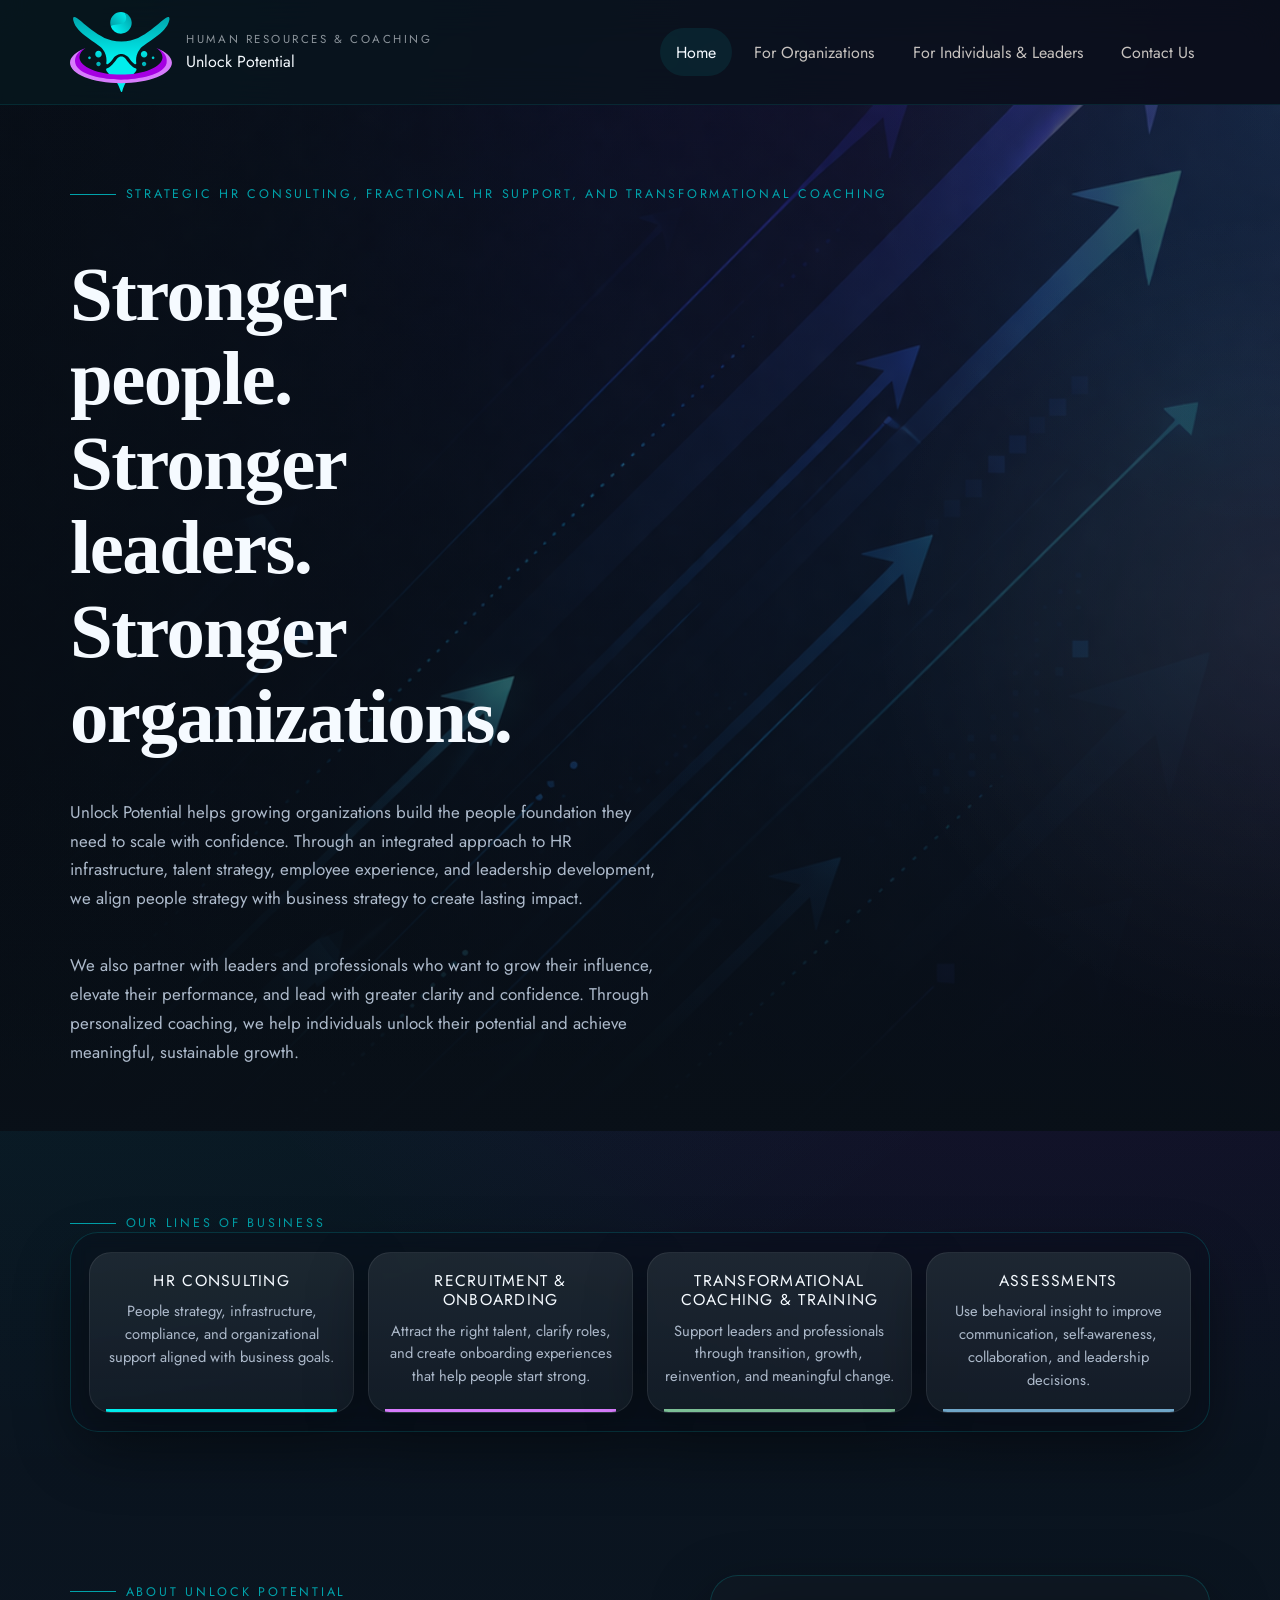
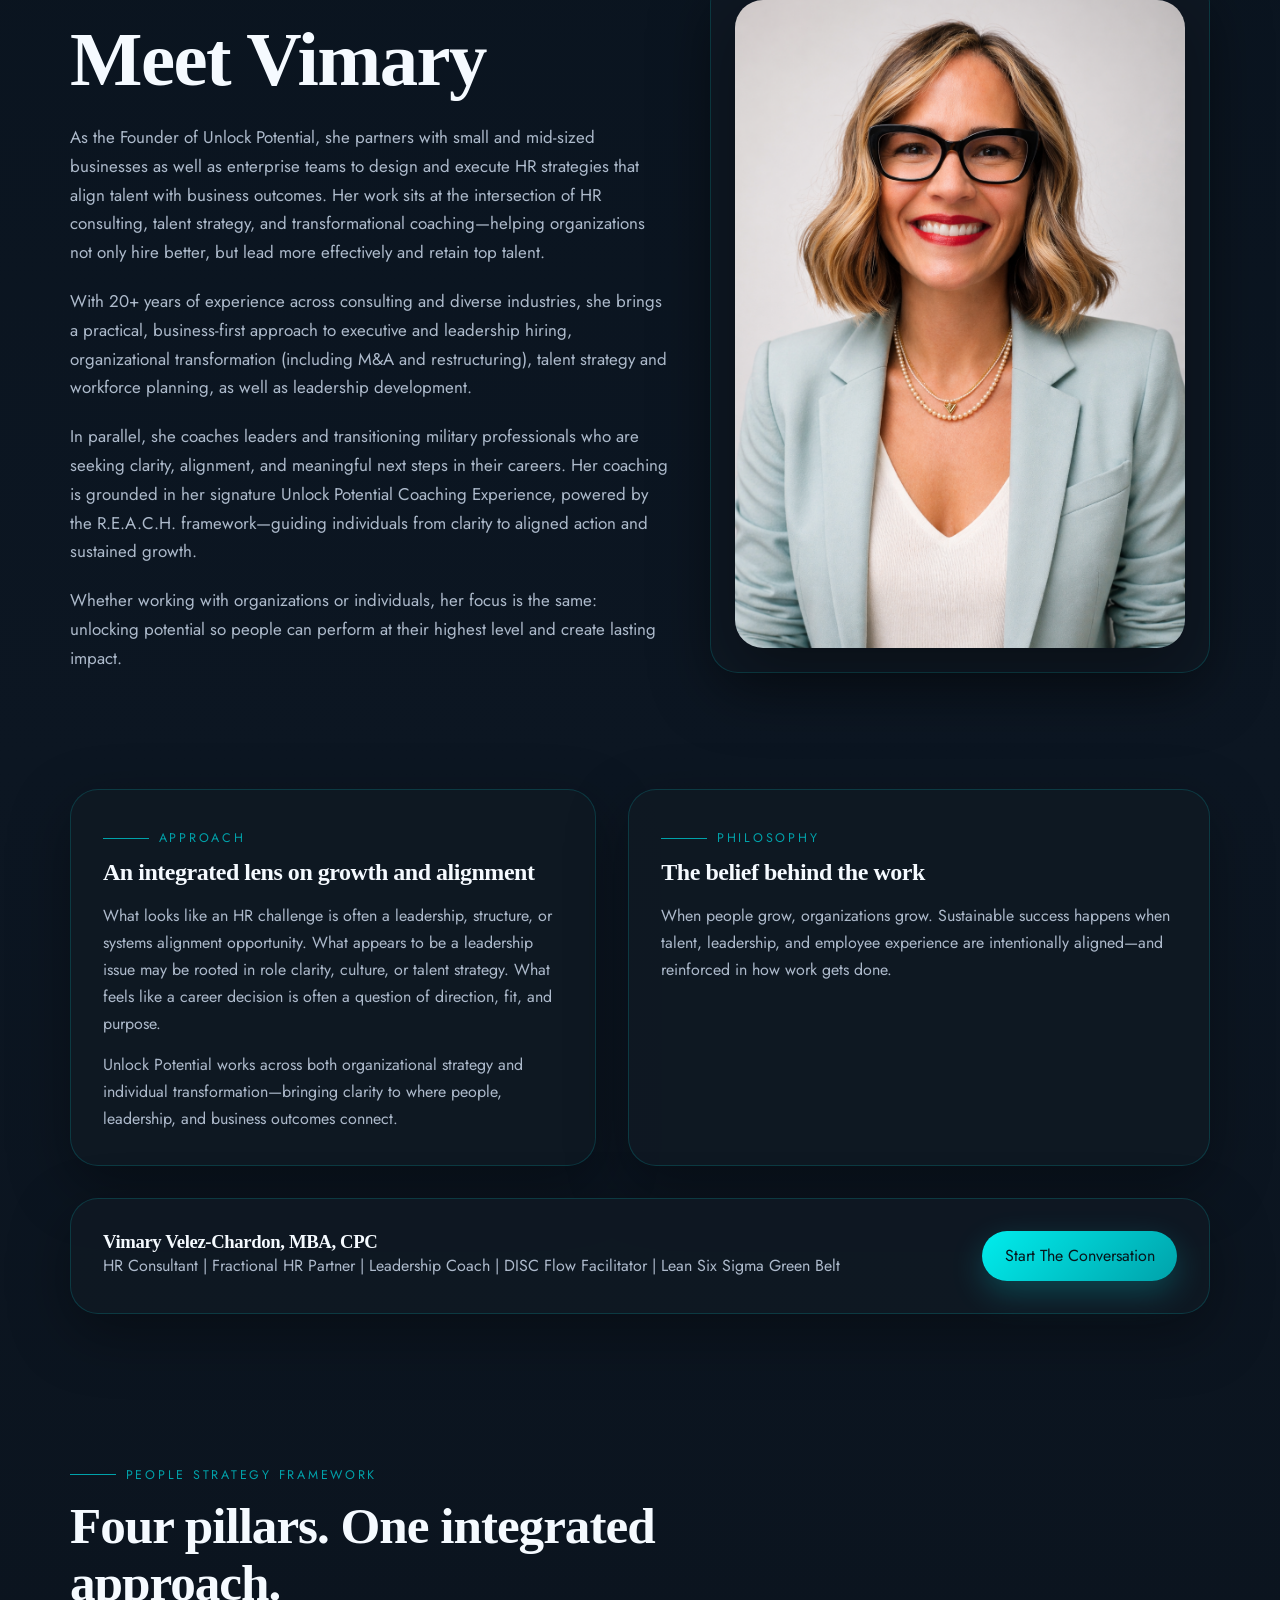
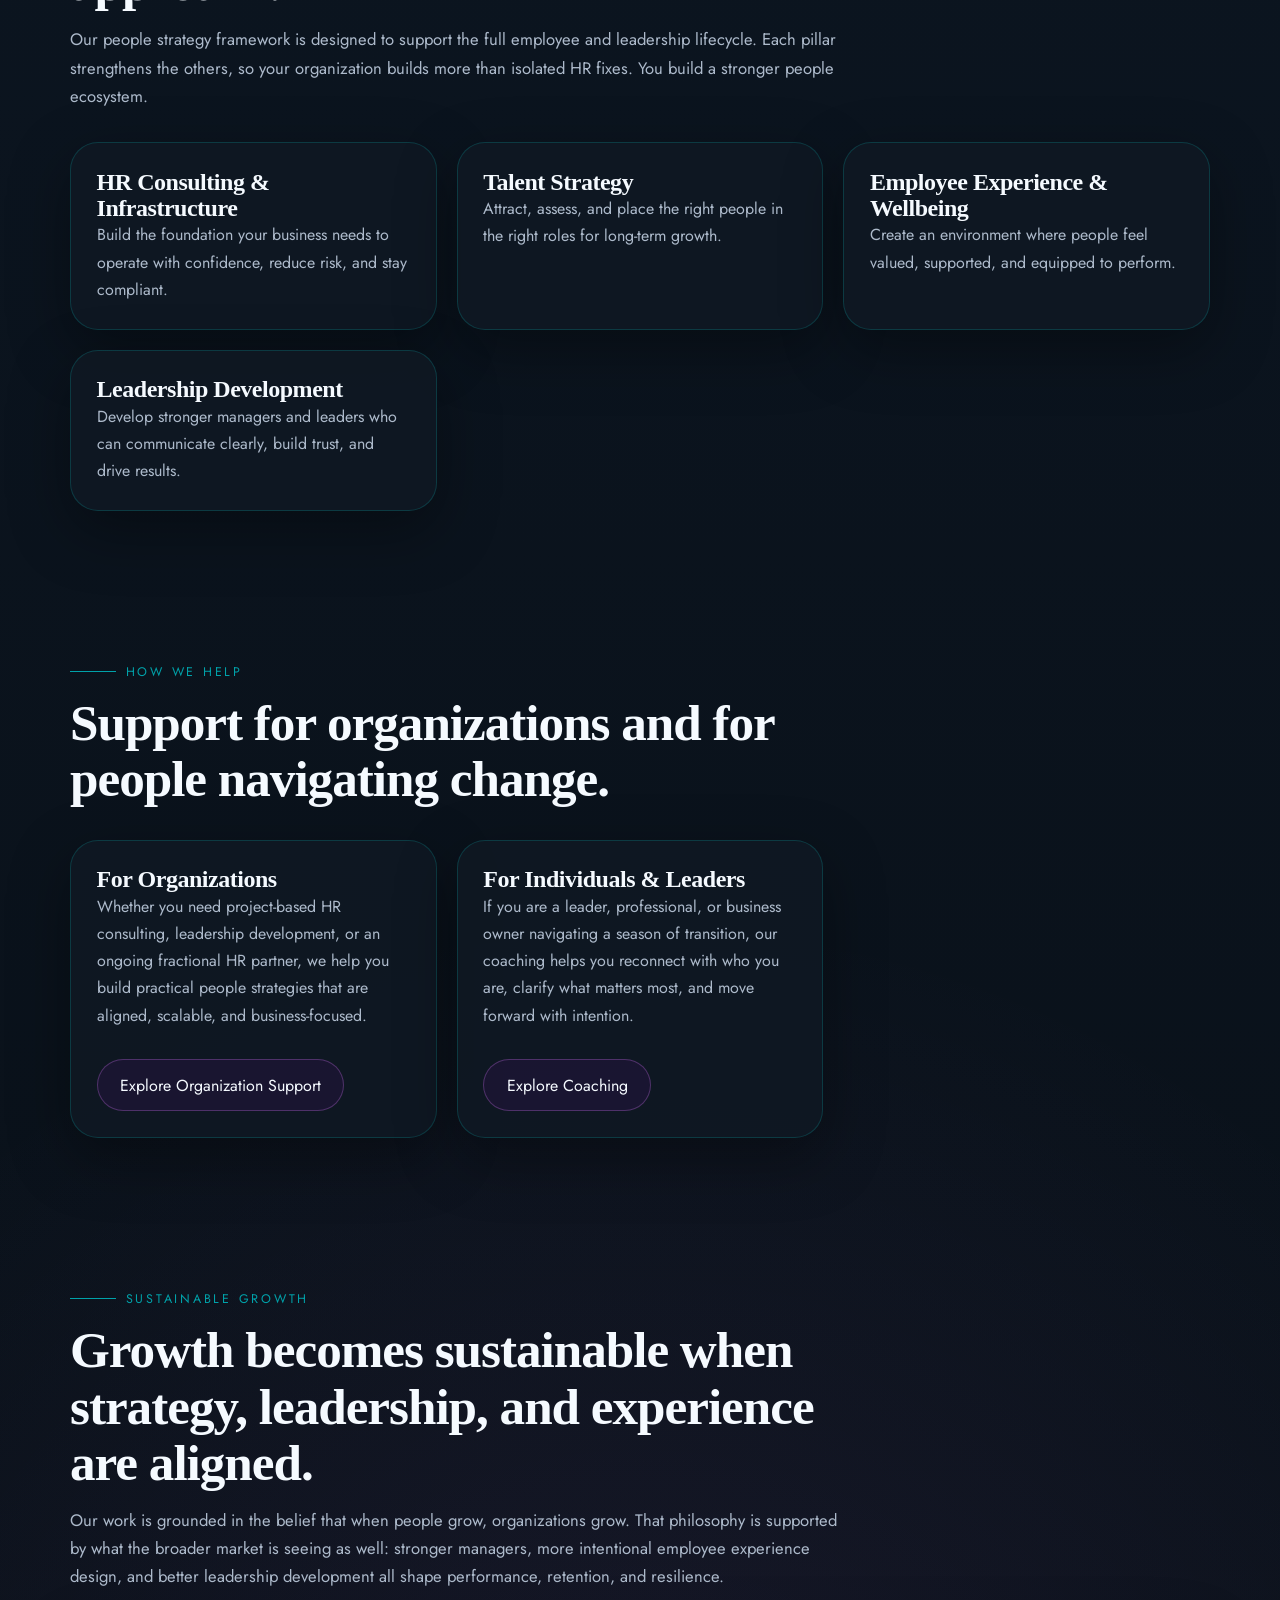
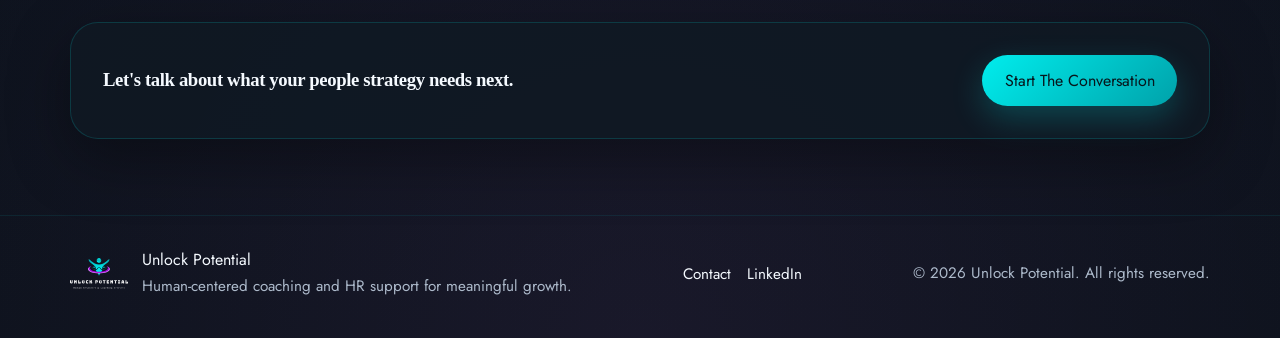
==== commit 1c5dcaab: "First review with Vimary. Several changes." ====
--- a/index.html
+++ b/index.html
@@ -15,48 +15,108 @@
     <main>
       <section class="hero">
         <div class="container hero__grid">
+          <span class="eyebrow reveal">Strategic HR Consulting, Fractional HR Support, and Transformational Coaching</span>
           <div class="hero__content reveal">
-            <span class="eyebrow">Strategic HR Consulting, Fractional HR Support, and Leadership Coaching</span>
             <h1>Stronger people. Stronger leaders. Stronger organizations.</h1>
-            <p>Unlock Potential helps growing organizations build the people foundation they need to scale with confidence. Through an integrated approach to HR infrastructure, talent strategy, employee experience, and leadership development, we align people strategy with business strategy and create lasting impact.</p>
-            <div class="hero__actions">
+            <p>Unlock Potential helps growing organizations build the people foundation they need to scale with confidence. Through an integrated approach to HR infrastructure, talent strategy, employee experience, and leadership development, we align people strategy with business strategy to create lasting impact.</p>
+            <p>We also partner with leaders and professionals who want to grow their influence, elevate their performance, and lead with greater clarity and confidence. Through personalized coaching, we help individuals unlock their potential and achieve meaningful, sustainable growth.</p>
+
+
+
+            <!-- <div class="hero__actions">
               <a class="button" href="./hr-consulting.html">For Organizations</a>
               <a class="button-secondary" href="./coaching-services.html">For Individuals & Leaders</a>
+            </div> -->
+          </div>
+        </div>
+      </section>
+
+      <section class="section">
+        <div class="container">
+          <div>
+            <span class="eyebrow">Our Lines of Business</span>
+            <div class="hero-card hero-card--ambient reveal delay-1">
+              <div class="hero-card__details">
+                <div class="metric-card metric-card--teal">
+                  <strong>HR Consulting</strong>
+                  <span>People strategy, infrastructure, compliance, and organizational support aligned with business goals.</span>
+                </div>
+                <div class="metric-card metric-card--purple">
+                  <strong>Recruitment & Onboarding</strong>
+                  <span>Attract the right talent, clarify roles, and create onboarding experiences that help people start strong.</span>
+                </div>
+                <div class="metric-card metric-card--green">
+                  <strong>Transformational Coaching & Training</strong>
+                  <span>Support leaders and professionals through transition, growth, reinvention, and meaningful change.</span>
+                </div>
+                <div class="metric-card metric-card--blue">
+                  <strong>Assessments</strong>
+                  <span>Use behavioral insight to improve communication, self-awareness, collaboration, and leadership decisions.</span>
+                </div>
+              </div>
             </div>
           </div>
-          <!-- <div class="hero-card hero-card--ambient reveal delay-1">
-            <div class="hero-card__details">
-              <div class="metric-card">
-                <strong>HR Consulting</strong>
-                <span>People strategy, transitions, and organizational support.</span>
-              </div>
-              <div class="metric-card">
-                <strong>Coaching</strong>
-                <span>Life, leadership, career, and business development.</span>
-              </div>
-              <div class="metric-card">
-                <strong>DISC Flow</strong>
-                <span>Insightful communication and self-awareness tools.</span>
-              </div>
-            </div>
-          </div> -->
+          </div>
+      </section>
+
+       <!-- <section class="section">
+        <div class="container split-section">
+          <div class="section-heading reveal">
+            <span class="eyebrow">About The Practice</span>
+            <h2>People strategy that moves growth forward.</h2>
+            <p>Your people strategy should do more than solve current situations. It should reduce risk, support growth, strengthen leadership, and create an employee experience where people can do their best work. Unlock Potential partners with organizations and individuals navigating change to bring more structure, clarity, and alignment to what comes next.</p>
+          </div>
+          <div class="story-panel hero-card reveal delay-1">
+            <p>Led by Vimary Velez-Chardon, Unlock Potential brings together HR consulting, coaching, behavioral insight, and process improvement to support healthier organizations and stronger leadership.</p>
+          </div>
+        </div>
+      </section>  -->
+
+      <section class="page-hero">
+        <div class="container page-hero__grid">
+          <div class="reveal">
+            <span class="eyebrow">About Unlock Potential</span>
+            <h1>Meet Vimary</h1>
+            <p>As the Founder of Unlock Potential, she partners with small and mid-sized businesses as well as enterprise teams to design and execute HR strategies that align talent with business outcomes. Her work sits at the intersection of HR consulting, talent strategy, and transformational coaching—helping organizations not only hire better, but lead more effectively and retain top talent.</p>
+            <p>With 20+ years of experience across consulting and diverse industries, she brings a practical, business-first approach to executive and leadership hiring, organizational transformation (including M&A and restructuring), talent strategy and workforce planning, as well as leadership development.</p>
+            <p>In parallel, she coaches leaders and transitioning military professionals who are seeking clarity, alignment, and meaningful next steps in their careers. Her coaching is grounded in her signature Unlock Potential Coaching Experience, powered by the R.E.A.C.H. framework—guiding individuals from clarity to aligned action and sustained growth.</p>
+            <p>Whether working with organizations or individuals, her focus is the same: unlocking potential so people can perform at their highest level and create lasting impact.</p>
+          </div>
+          <div class="page-hero__panel hero-card reveal delay-1">
+            <img class="wide-image page-hero__image--taller" src="./assets/images/vimary1.PNG" alt="Vimary Velez-Chardon portrait">
+          </div>
         </div>
       </section>
 
       <section class="section">
         <div class="container split-section">
-          <div class="section-heading reveal">
-            <span class="eyebrow">About The Practice</span>
-            <h2>People strategy that moves growth forward.</h2>
-            <p>Your people strategy should do more than solve today's problems. It should reduce risk, support growth, strengthen leadership, and create an employee experience where people can do their best work. Unlock Potential partners with organizations and individuals navigating change to bring more structure, clarity, and alignment to what comes next.</p>
+          <div class="story-panel hero-card reveal">
+            <span class="eyebrow">Approach</span>
+            <h2>An integrated lens on growth and alignment</h2>
+            <p>What looks like an HR challenge is often a leadership, structure, or systems alignment opportunity. What appears to be a leadership issue may be rooted in role clarity, culture, or talent strategy. What feels like a career decision is often a question of direction, fit, and purpose.</p>
+            <p>Unlock Potential works across both organizational strategy and individual transformation—bringing clarity to where people, leadership, and business outcomes connect.</p>
           </div>
           <div class="story-panel hero-card reveal delay-1">
-            <p>Led by Vimary Velez-Chardon, Unlock Potential brings together HR consulting, coaching, behavioral insight, and process improvement to support healthier organizations and stronger leadership.</p>
+            <span class="eyebrow">Philosophy</span>
+            <h2>The belief behind the work</h2>
+            <p>When people grow, organizations grow. Sustainable success happens when talent, leadership, and employee experience are intentionally aligned—and reinforced in how work gets done.</p>
+          </div>
+        </div>
+
+        <div class="container">
+          <div class="cta-band hero-card reveal">
+            <div>
+              <h3>Vimary Velez-Chardon, MBA, CPC</h3>
+              <p>HR Consultant | Fractional HR Partner | Leadership Coach | DISC Flow Facilitator | Lean Six Sigma Green Belt</p>
+            </div>
+            <a class="button" href="./contact-us.html">Start The Conversation</a>
           </div>
         </div>
       </section>
 
-      <!-- <section class="section">
+
+
+      <section class="section">
         <div class="container">
           <div class="section-heading reveal">
             <span class="eyebrow">People Strategy Framework</span>
@@ -82,7 +142,7 @@
             </article>
           </div>
         </div>
-      </section> -->
+      </section>
 
       <section class="section">
         <div class="container">
--- a/assets/styles/site.css
+++ b/assets/styles/site.css
@@ -213,17 +213,24 @@
 }
 
 .hero__grid {
-  grid-template-columns: 1.15fr 0.85fr;
-  align-items: stretch;
+  grid-template-columns: 1fr;
+  align-items: start;
   position: relative;
   z-index: 2;
+}
+
+.hero__eyebrow {
+  width: 100%;
+  max-width: 100%;
+  justify-content: center;
+  text-align: center;
 }
 
 .hero__content {
   display: flex;
   flex-direction: column;
-  justify-content: space-between;
-  min-height: 100%;
+  gap: 1.15rem;
+  min-height: 0;
 }
 
 .eyebrow {
@@ -314,7 +321,7 @@
 
 .hero-card--ambient {
   display: flex;
-  align-items: flex-end;
+  align-items: stretch;
   min-height: 100%;
   background: rgba(10, 17, 27, 0.34);
   backdrop-filter: blur(8px);
@@ -323,31 +330,64 @@
 
 .hero-card__details {
   display: grid;
-  grid-template-columns: 1fr;
-  gap: 0.85rem;
-  margin-top: 1rem;
+  grid-template-columns: repeat(4, minmax(0, 1fr));
+  gap: 0.9rem;
+  width: 100%;
 }
 
 .metric-card {
-  padding: 1rem 1.15rem;
-  min-height: 0;
-  display: grid;
-  grid-template-columns: minmax(120px, 150px) 1fr;
-  gap: 1rem;
-  align-items: start;
+  position: relative;
+  min-height: 100%;
+  padding: 1.15rem 1rem 1.25rem;
+  display: grid;
+  justify-items: center;
+  align-content: start;
+  gap: 0.65rem;
+  overflow: hidden;
+  text-align: center;
+  background:
+    linear-gradient(180deg, rgba(245, 250, 255, 0.07), rgba(245, 250, 255, 0.025)),
+    rgba(16, 25, 36, 0.72);
+  border-color: rgba(255, 255, 255, 0.08);
   border-radius: 22px;
+}
+
+.metric-card::after {
+  content: "";
+  position: absolute;
+  left: 1rem;
+  right: 1rem;
+  bottom: 0;
+  height: 3px;
+  background: var(--metric-accent, var(--accent));
+}
+
+.metric-card__icon {
+  display: inline-grid;
+  place-items: center;
+  width: 4.35rem;
+  height: 4.35rem;
+  border-radius: 999px;
+  background:
+    radial-gradient(circle at 30% 25%, rgba(255, 255, 255, 0.18), transparent 34%),
+    linear-gradient(135deg, color-mix(in srgb, var(--metric-accent, var(--accent)) 82%, #07161c), rgba(7, 22, 28, 0.72));
+  color: var(--text);
+  box-shadow: 0 16px 34px rgba(0, 0, 0, 0.28);
+  font-size: 0.86rem;
+  font-weight: 800;
+  letter-spacing: 0.08em;
 }
 
 .metric-card strong {
   display: block;
   color: var(--text);
-  font-size: 1rem;
-  line-height: 1.2;
+  font-size: 0.98rem;
+  line-height: 1.22;
   letter-spacing: 0.08em;
   text-transform: uppercase;
 }
 
-.metric-card span {
+.metric-card > span:not(.metric-card__icon) {
   display: block;
   margin-top: 0;
   font-size: 0.92rem;
@@ -355,6 +395,22 @@
   color: var(--muted);
 }
 
+.metric-card--teal {
+  --metric-accent: var(--accent-strong);
+}
+
+.metric-card--purple {
+  --metric-accent: var(--accent-secondary-soft);
+}
+
+.metric-card--green {
+  --metric-accent: #7cbf96;
+}
+
+.metric-card--blue {
+  --metric-accent: #6fa6c8;
+}
+
 .section {
   padding: 4.75rem 0;
 }
@@ -380,6 +436,18 @@
 
 .story-panel {
   padding: 2rem;
+}
+
+.story-panel .eyebrow {
+  margin-bottom: 0.75rem;
+}
+
+.story-panel h2 {
+  margin-bottom: 1rem;
+}
+
+.story-panel p + p {
+  margin-top: 0.85rem;
 }
 
 .story-list,
@@ -800,6 +868,10 @@
 
 .reveal.delay-3 {
   animation-delay: 0.3s;
+}
+
+.reveal.delay-4 {
+  animation-delay: 0.4s;
 }
 
 @keyframes revealUp {
@@ -834,6 +906,10 @@
   .process-grid--reach {
     grid-template-columns: repeat(5, minmax(0, 1fr));
     gap: 0.85rem;
+  }
+
+  .hero-card__details {
+    grid-template-columns: repeat(2, minmax(0, 1fr));
   }
 }
 
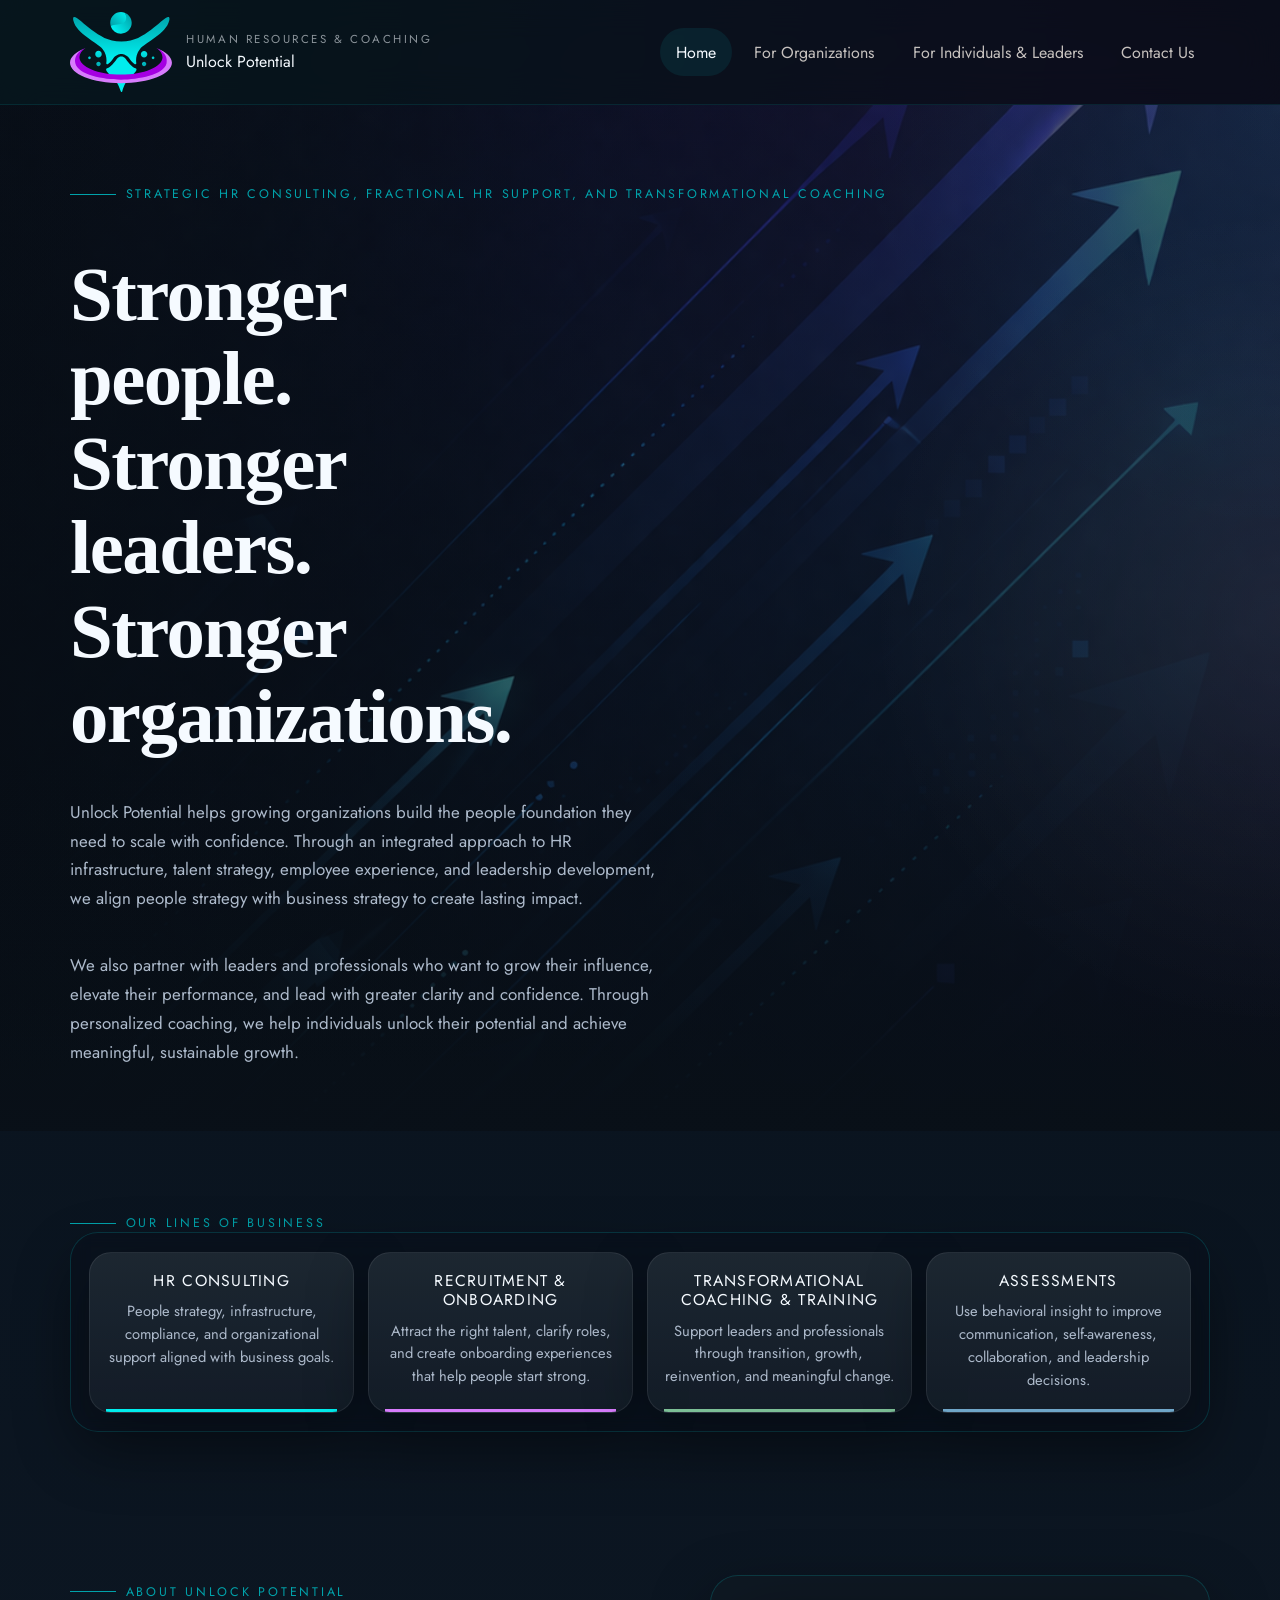
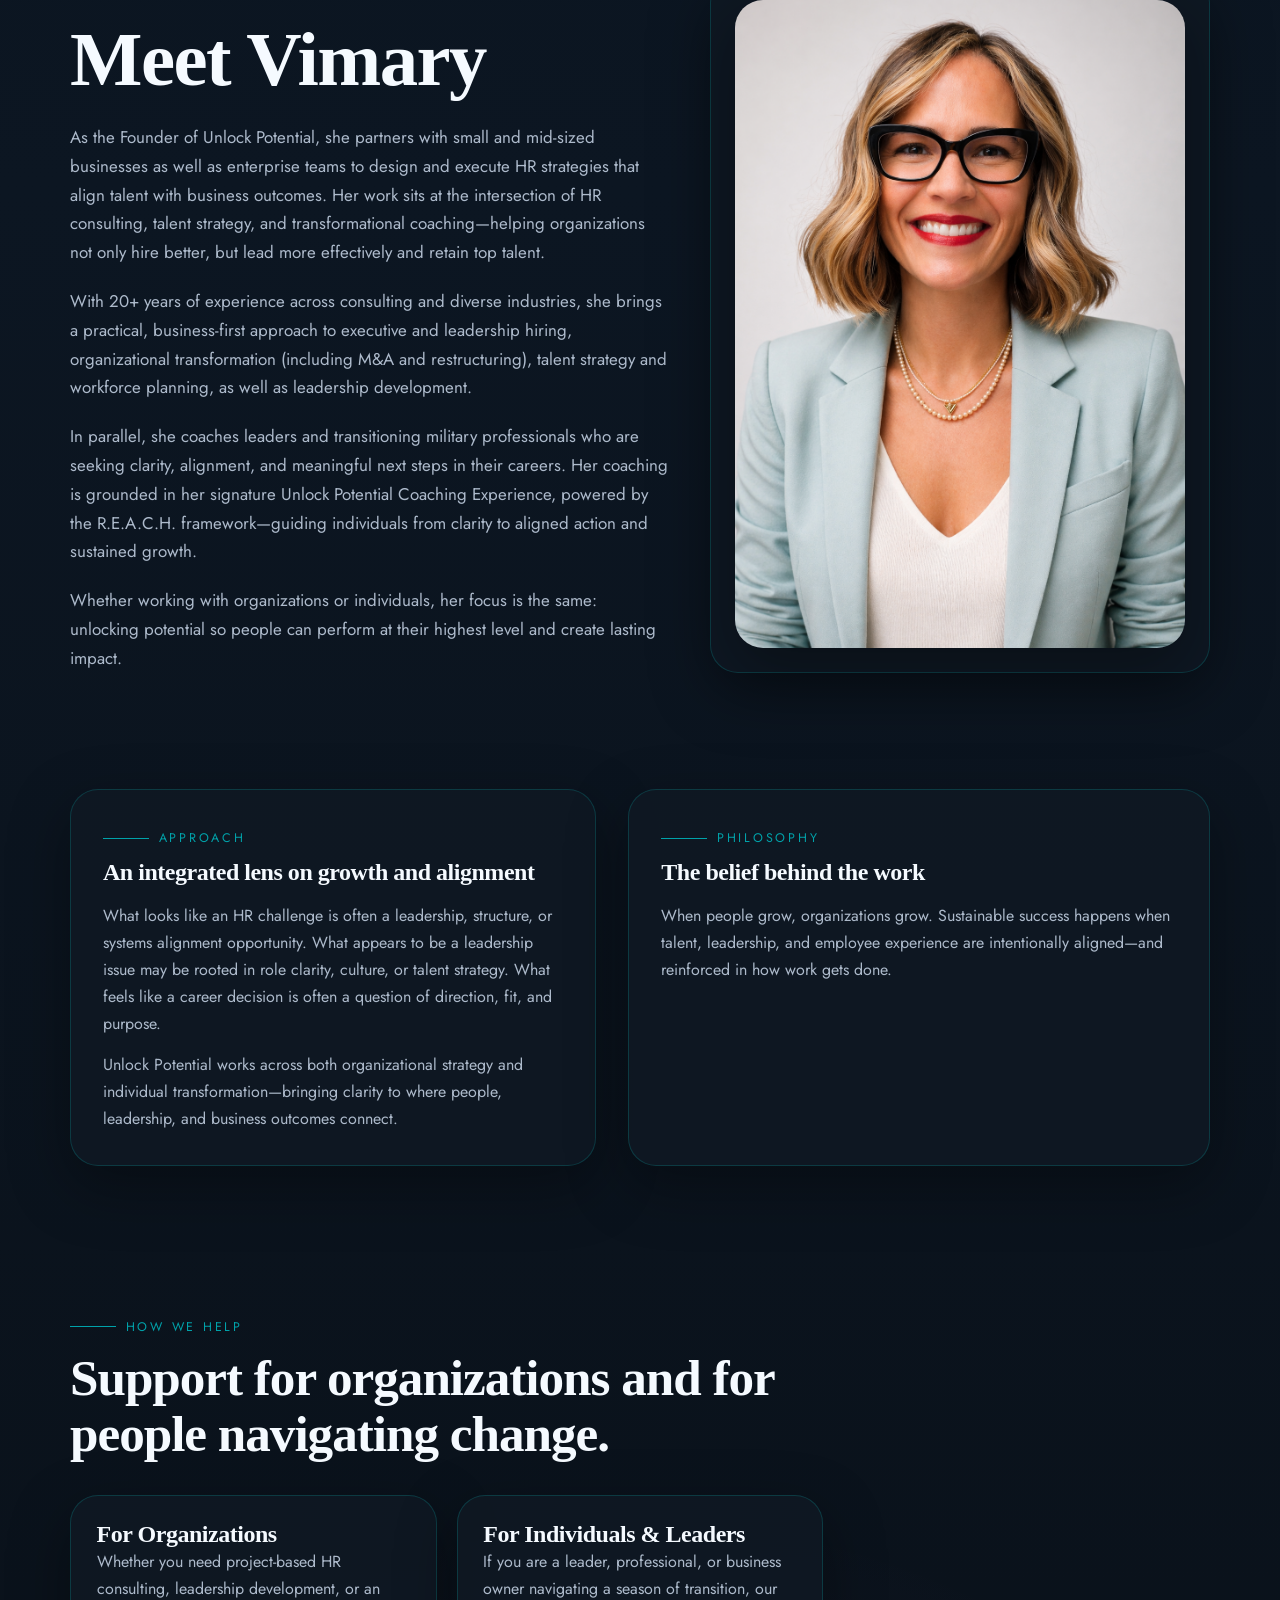
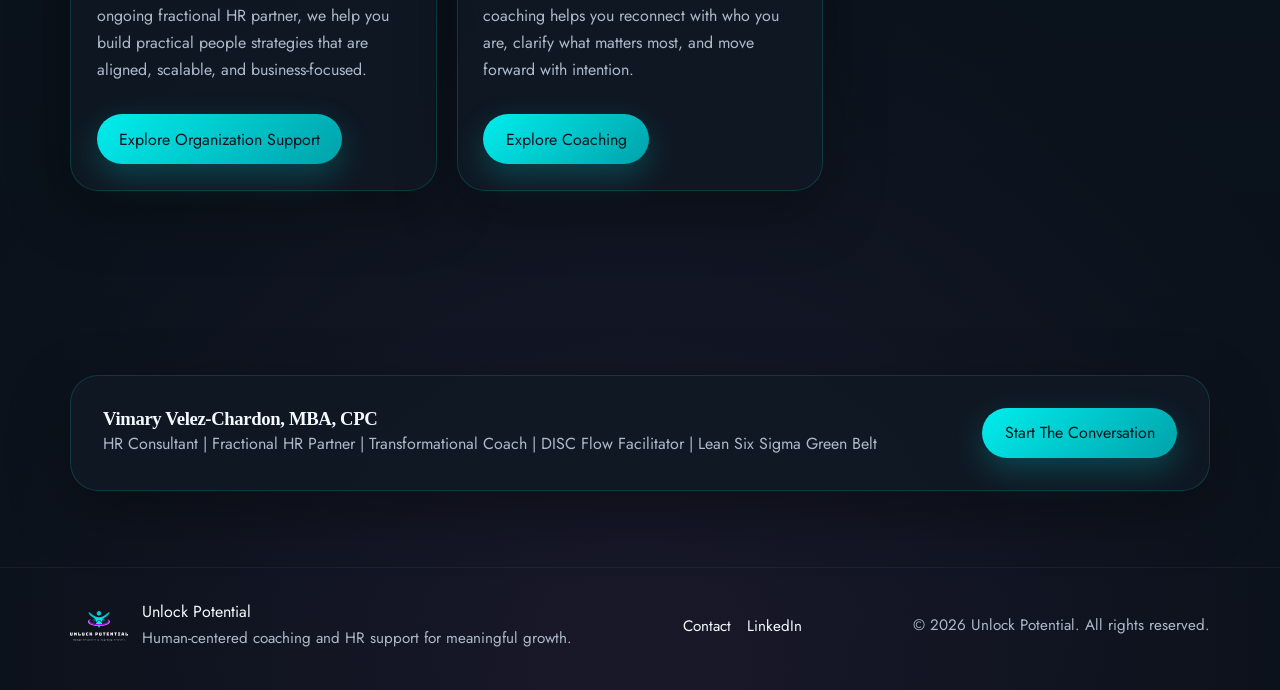
==== commit 8037a135: "Second review with Vimary." ====
--- a/index.html
+++ b/index.html
@@ -102,21 +102,13 @@
             <p>When people grow, organizations grow. Sustainable success happens when talent, leadership, and employee experience are intentionally aligned—and reinforced in how work gets done.</p>
           </div>
         </div>
-
-        <div class="container">
-          <div class="cta-band hero-card reveal">
-            <div>
-              <h3>Vimary Velez-Chardon, MBA, CPC</h3>
-              <p>HR Consultant | Fractional HR Partner | Leadership Coach | DISC Flow Facilitator | Lean Six Sigma Green Belt</p>
-            </div>
-            <a class="button" href="./contact-us.html">Start The Conversation</a>
-          </div>
-        </div>
       </section>
 
 
 
-      <section class="section">
+
+
+      <!-- <section class="section">
         <div class="container">
           <div class="section-heading reveal">
             <span class="eyebrow">People Strategy Framework</span>
@@ -142,7 +134,7 @@
             </article>
           </div>
         </div>
-      </section>
+      </section> -->
 
       <section class="section">
         <div class="container">
@@ -155,14 +147,14 @@
               <h3>For Organizations</h3>
               <p>Whether you need project-based HR consulting, leadership development, or an ongoing fractional HR partner, we help you build practical people strategies that are aligned, scalable, and business-focused.</p>
               <div class="cta-row">
-                <a class="button-secondary" href="./hr-consulting.html">Explore Organization Support</a>
+                <a class="button" href="./hr-consulting.html">Explore Organization Support</a>
               </div>
             </article>
             <article class="info-card reveal delay-1">
               <h3>For Individuals & Leaders</h3>
               <p>If you are a leader, professional, or business owner navigating a season of transition, our coaching helps you reconnect with who you are, clarify what matters most, and move forward with intention.</p>
               <div class="cta-row">
-                <a class="button-secondary" href="./coaching-services.html">Explore Coaching</a>
+                <a class="button" href="./coaching-services.html">Explore Coaching</a>
               </div>
             </article>
           </div>
@@ -171,14 +163,10 @@
 
       <section class="section">
         <div class="container">
-          <div class="section-heading reveal">
-            <span class="eyebrow">Sustainable Growth</span>
-            <h2>Growth becomes sustainable when strategy, leadership, and experience are aligned.</h2>
-            <p>Our work is grounded in the belief that when people grow, organizations grow. That philosophy is supported by what the broader market is seeing as well: stronger managers, more intentional employee experience design, and better leadership development all shape performance, retention, and resilience.</p>
-          </div>
-          <div class="cta-band hero-card reveal delay-1">
+          <div class="cta-band hero-card reveal">
             <div>
-              <h3>Let's talk about what your people strategy needs next.</h3>
+              <h3>Vimary Velez-Chardon, MBA, CPC</h3>
+              <p>HR Consultant | Fractional HR Partner | Transformational Coach | DISC Flow Facilitator | Lean Six Sigma Green Belt</p>
             </div>
             <a class="button" href="./contact-us.html">Start The Conversation</a>
           </div>
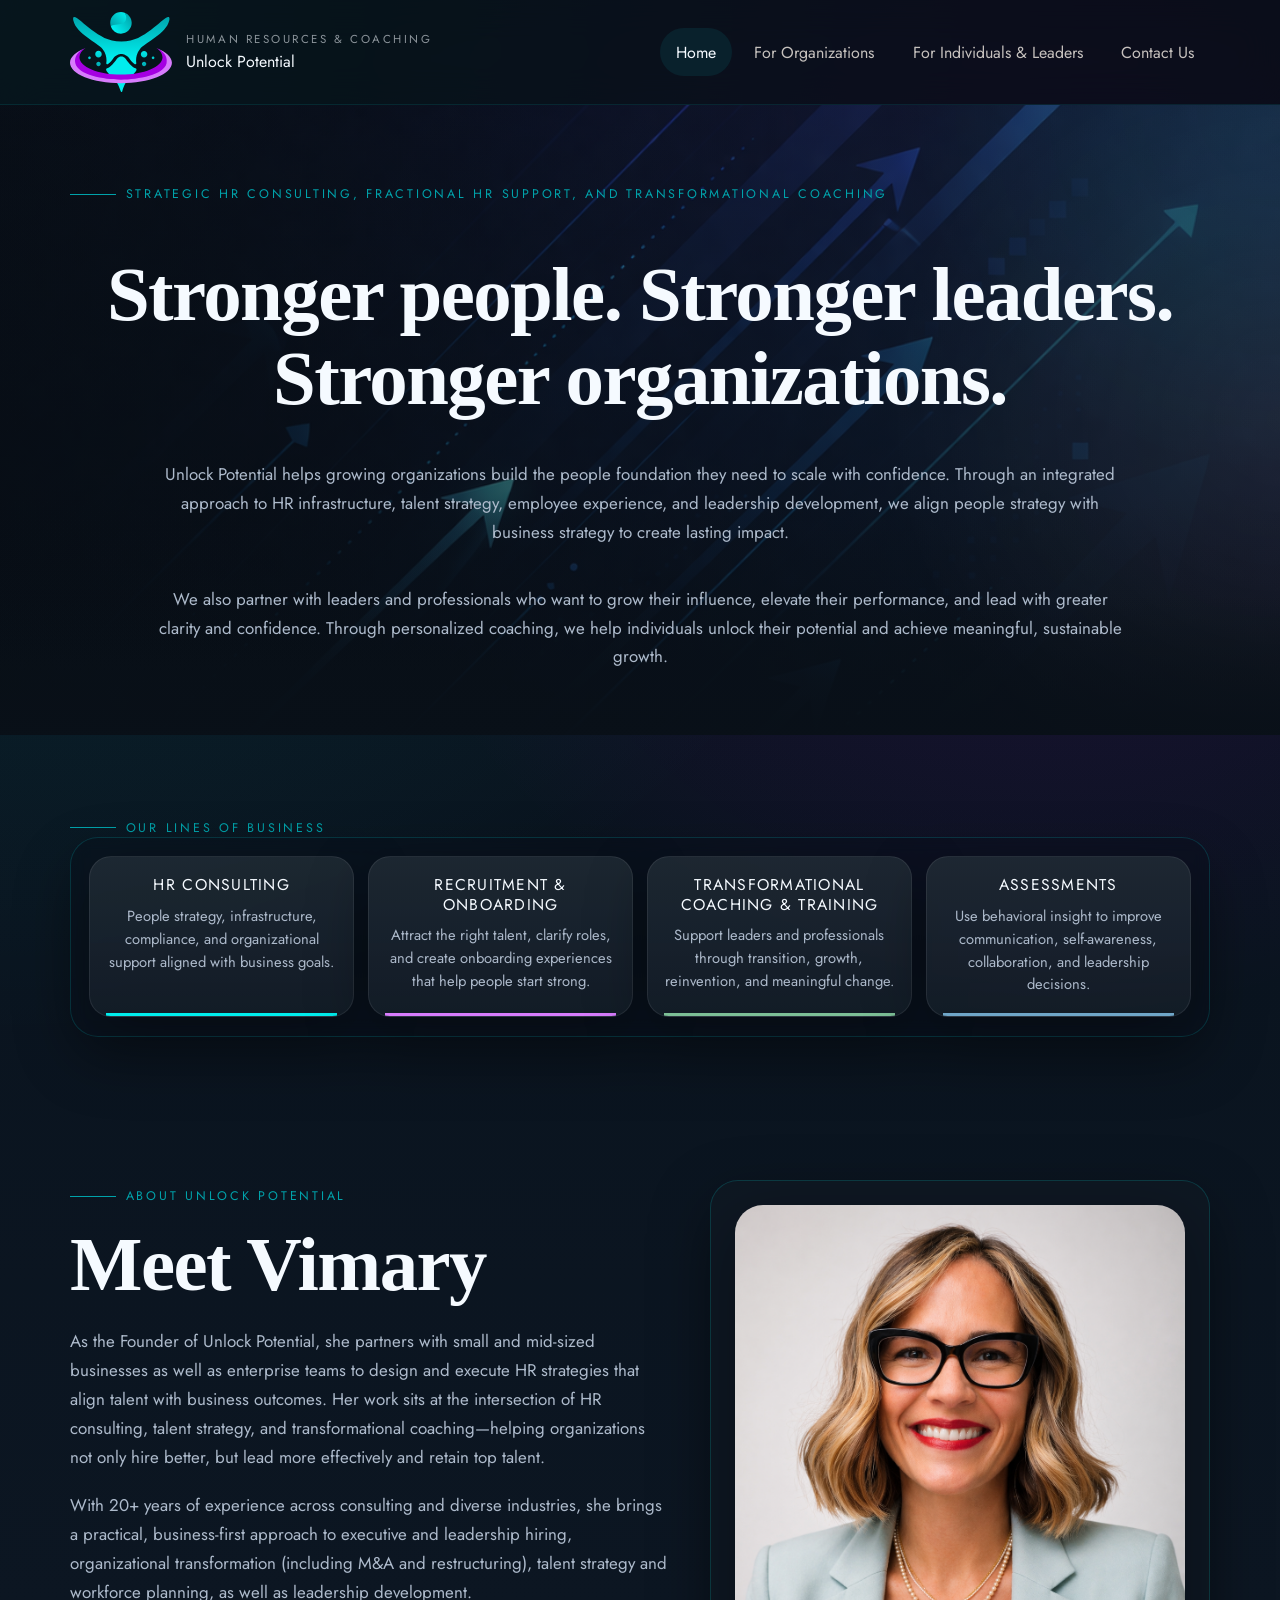
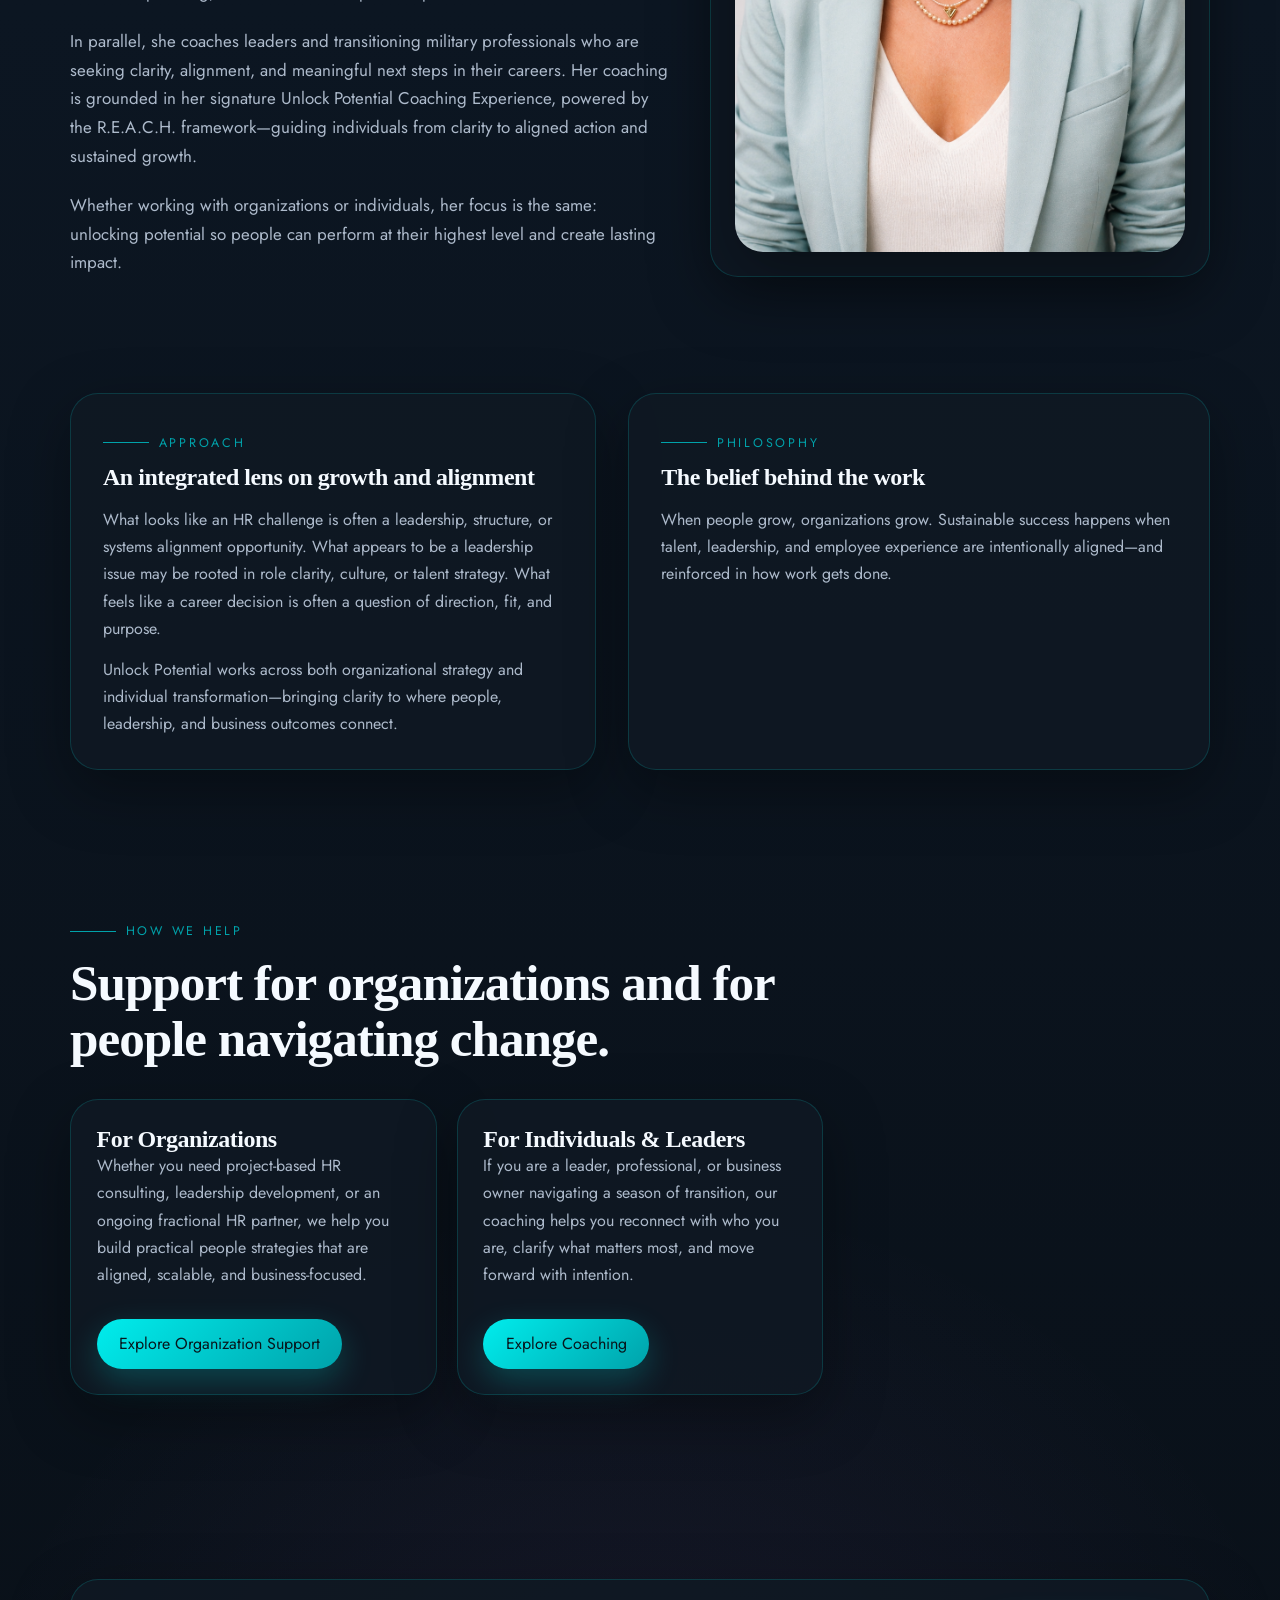
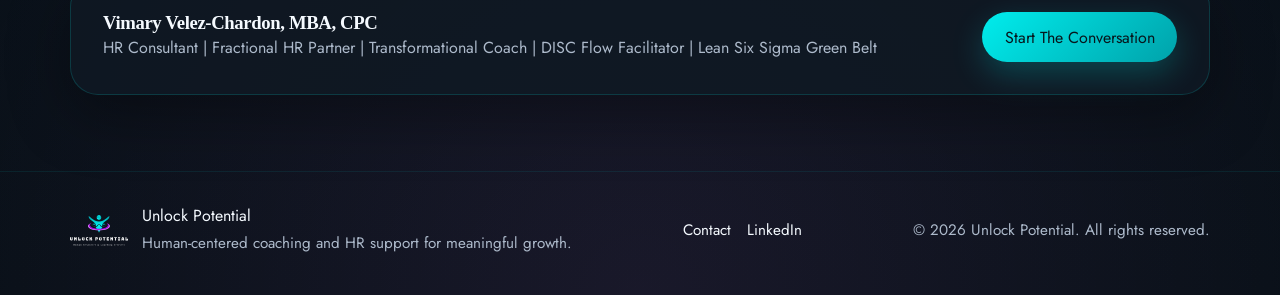
==== commit 5ca78c75: "Third publication!" ====
--- a/index.html
+++ b/index.html
@@ -20,9 +20,6 @@
             <h1>Stronger people. Stronger leaders. Stronger organizations.</h1>
             <p>Unlock Potential helps growing organizations build the people foundation they need to scale with confidence. Through an integrated approach to HR infrastructure, talent strategy, employee experience, and leadership development, we align people strategy with business strategy to create lasting impact.</p>
             <p>We also partner with leaders and professionals who want to grow their influence, elevate their performance, and lead with greater clarity and confidence. Through personalized coaching, we help individuals unlock their potential and achieve meaningful, sustainable growth.</p>
-
-
-
             <!-- <div class="hero__actions">
               <a class="button" href="./hr-consulting.html">For Organizations</a>
               <a class="button-secondary" href="./coaching-services.html">For Individuals & Leaders</a>
--- a/assets/styles/site.css
+++ b/assets/styles/site.css
@@ -229,8 +229,10 @@
 .hero__content {
   display: flex;
   flex-direction: column;
+  align-items: center;
   gap: 1.15rem;
   min-height: 0;
+  text-align: center;
 }
 
 .eyebrow {
@@ -262,6 +264,14 @@
   margin-top: 1.25rem;
   max-width: 60ch;
   font-size: 1.06rem;
+}
+
+.hero h1 {
+  max-width: 1100px;
+}
+
+.hero p {
+  max-width: 980px;
 }
 
 .hero__actions,
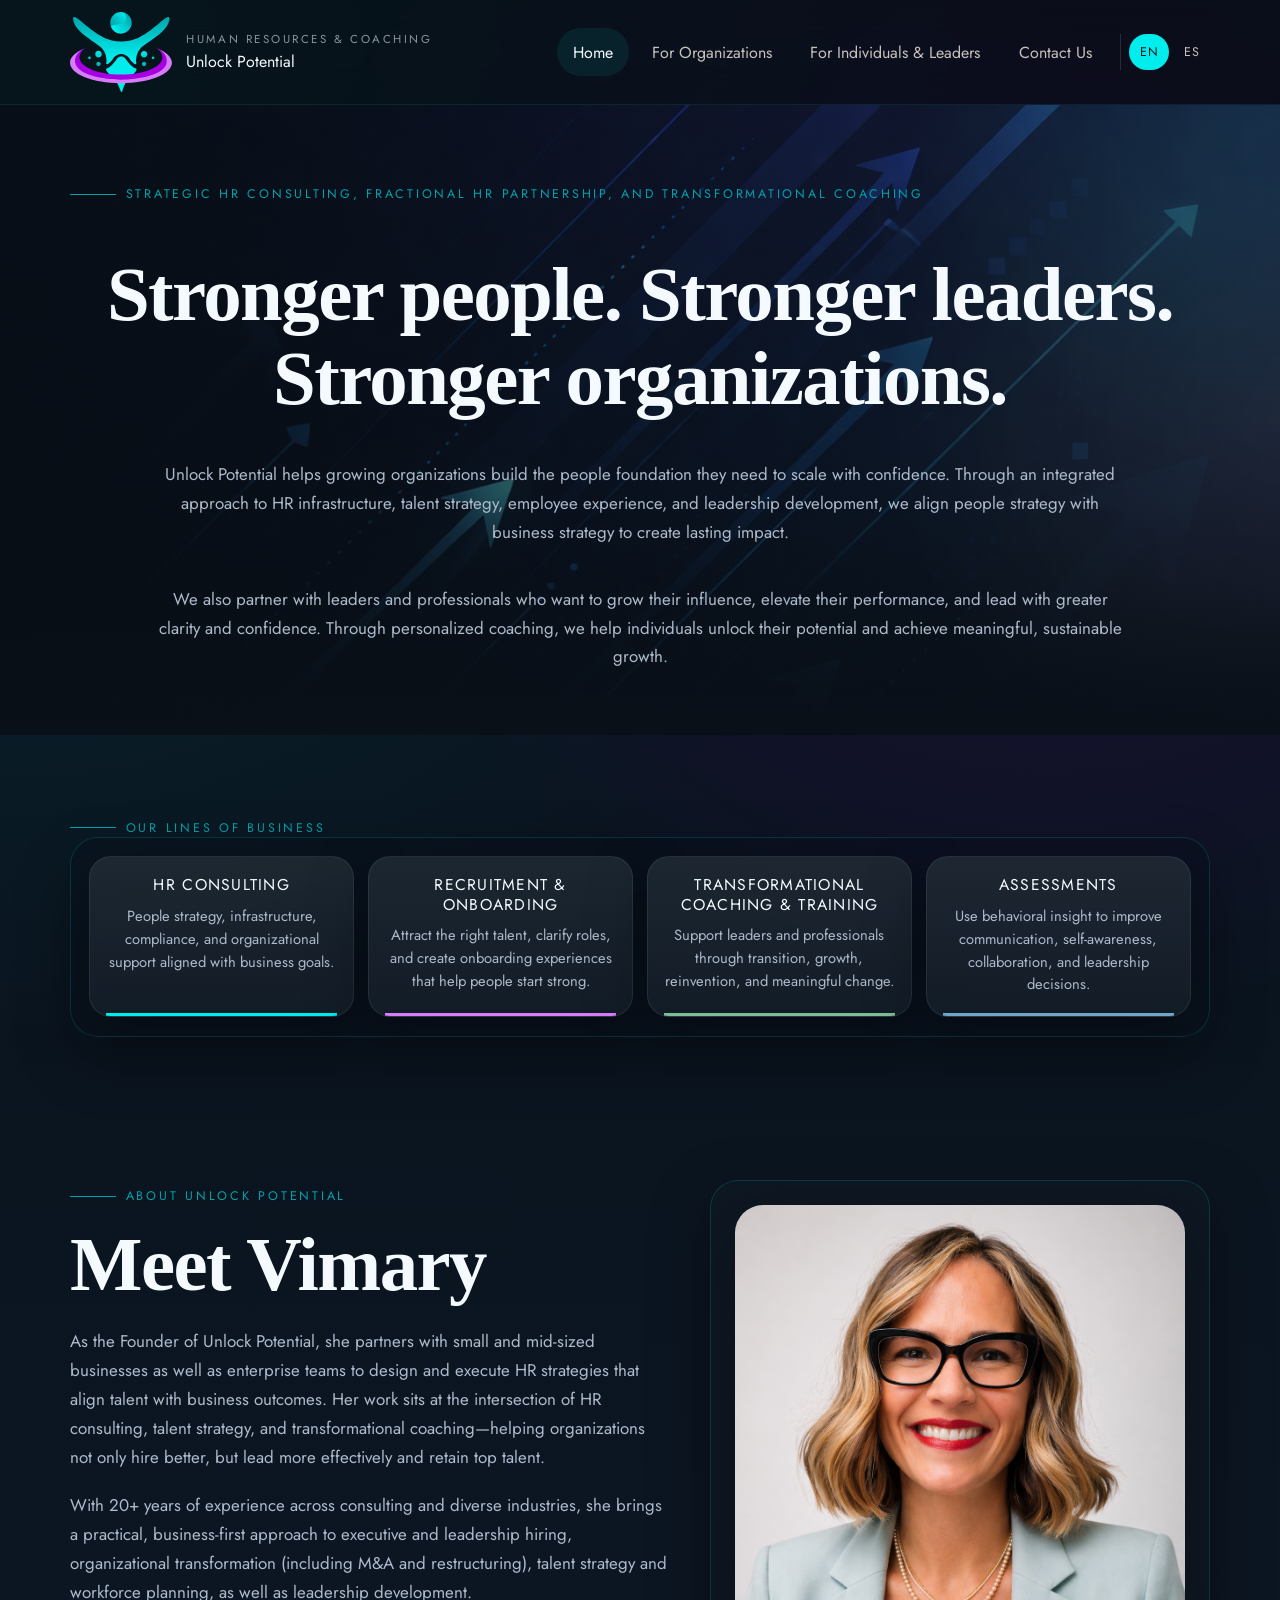
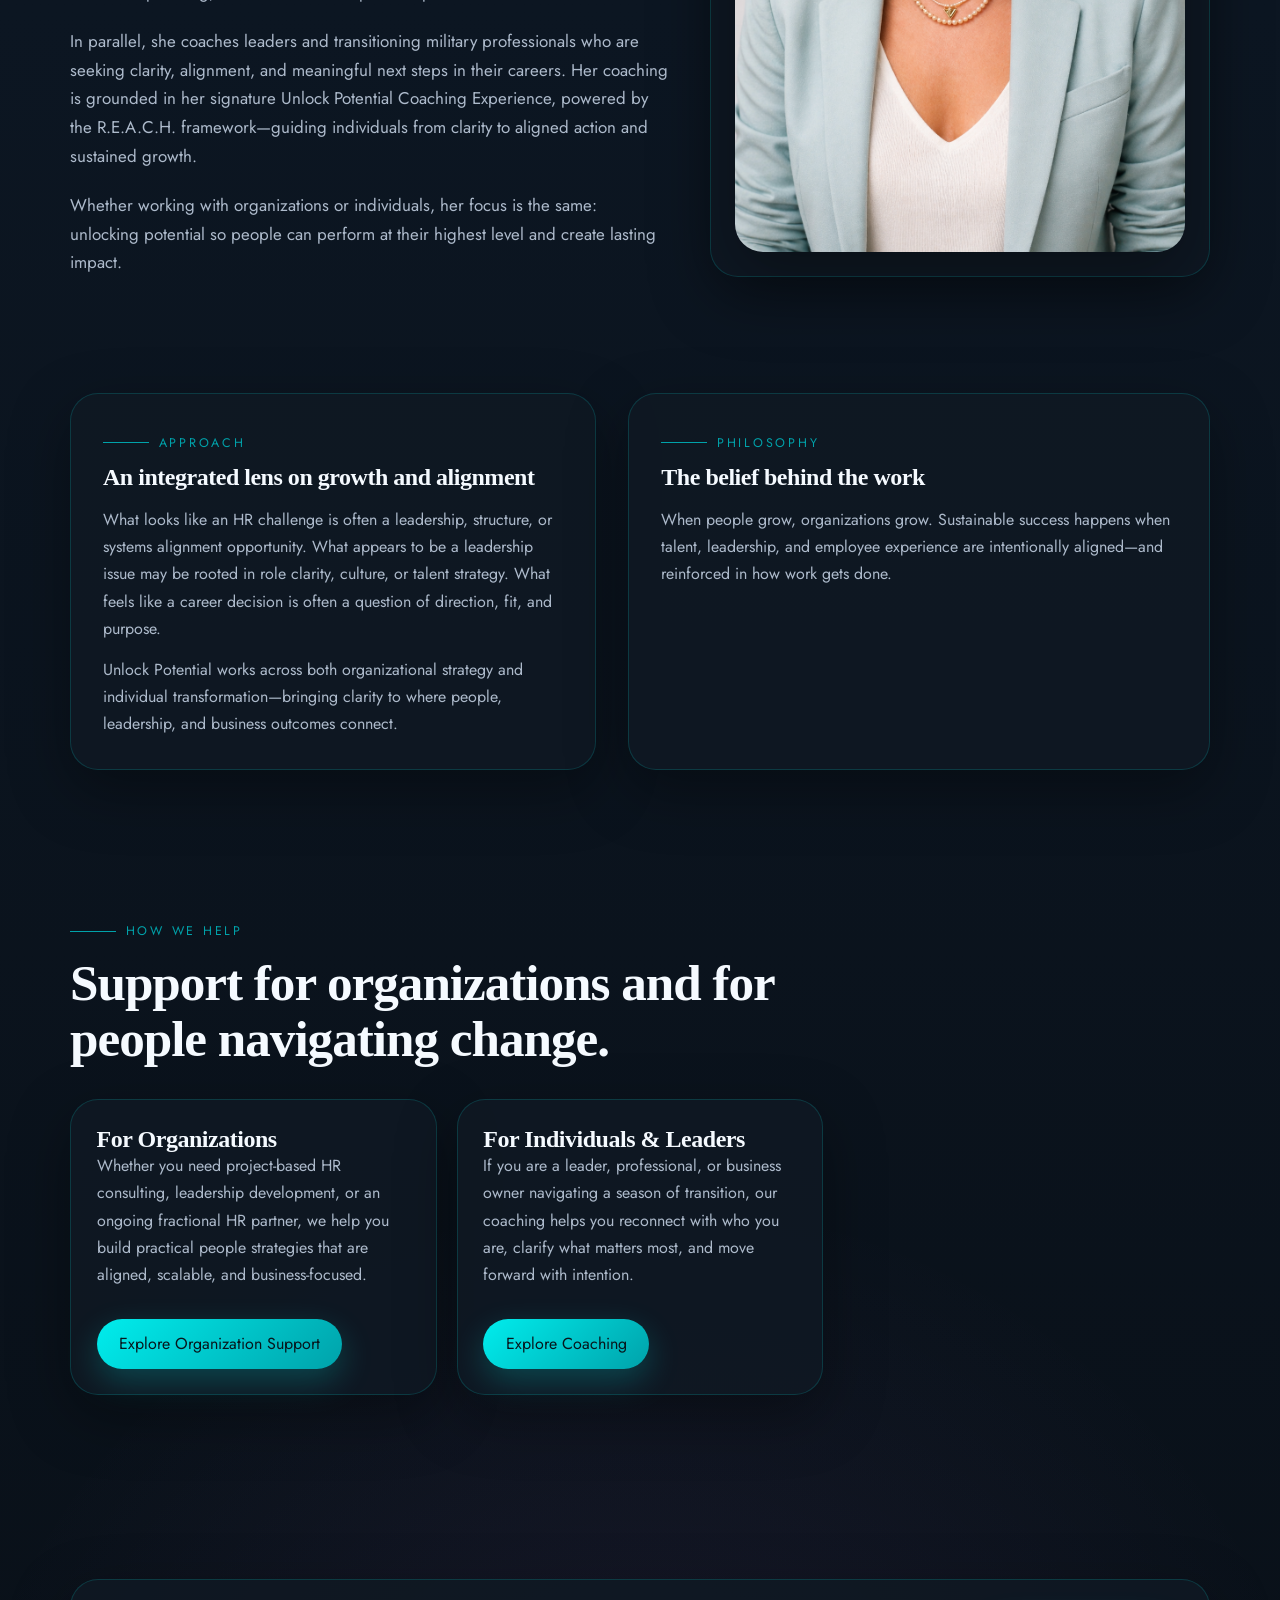
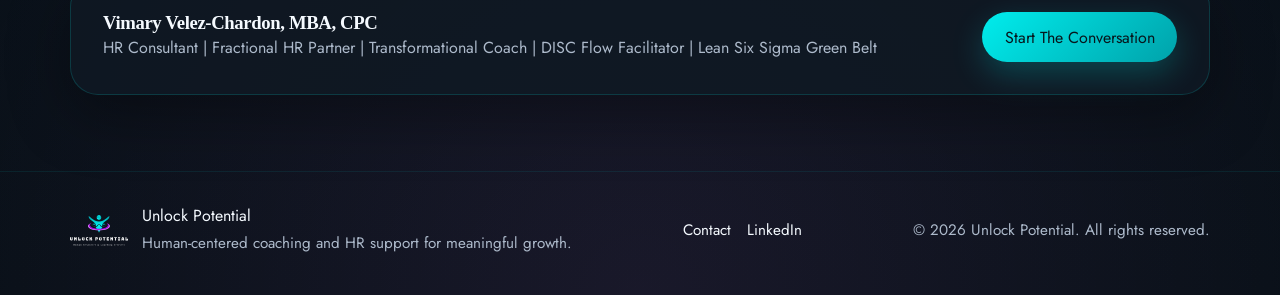
==== commit 9373a890: "Español!" ====
--- a/index.html
+++ b/index.html
@@ -5,6 +5,8 @@
   <meta name="viewport" content="width=device-width, initial-scale=1">
   <title>Unlock Potential | Human Resources & Coaching</title>
   <meta name="description" content="Unlock Potential helps individuals and organizations grow through human resources consulting, leadership coaching, DISC Flow assessments, and practical people strategy.">
+  <link rel="alternate" hreflang="en" href="./index.html">
+  <link rel="alternate" hreflang="es" href="./es/index.html">
   <link rel="icon" href="./assets/images/up_no_letters.svg" type="image/svg+xml">
   <link rel="stylesheet" href="./assets/styles/site.css">
 </head>
@@ -15,7 +17,7 @@
     <main>
       <section class="hero">
         <div class="container hero__grid">
-          <span class="eyebrow reveal">Strategic HR Consulting, Fractional HR Support, and Transformational Coaching</span>
+          <span class="eyebrow reveal">Strategic HR Consulting, Fractional HR Partnership, and Transformational Coaching</span>
           <div class="hero__content reveal">
             <h1>Stronger people. Stronger leaders. Stronger organizations.</h1>
             <p>Unlock Potential helps growing organizations build the people foundation they need to scale with confidence. Through an integrated approach to HR infrastructure, talent strategy, employee experience, and leadership development, we align people strategy with business strategy to create lasting impact.</p>
--- a/assets/styles/site.css
+++ b/assets/styles/site.css
@@ -161,6 +161,27 @@
   background: rgba(0, 237, 237, 0.08);
 }
 
+.language-switch {
+  display: inline-flex;
+  align-items: center;
+  gap: 0.25rem;
+  margin-left: 0.35rem;
+  padding-left: 0.55rem;
+  border-left: 1px solid rgba(255, 255, 255, 0.12);
+}
+
+.language-switch a {
+  padding: 0.55rem 0.65rem;
+  font-size: 0.78rem;
+  font-weight: 700;
+  letter-spacing: 0.08em;
+}
+
+.language-switch a[aria-current="true"] {
+  color: #07161c;
+  background: var(--accent-strong);
+}
+
 .nav-toggle {
   display: none;
   border: 0;
@@ -951,6 +972,13 @@
     border-radius: 14px;
   }
 
+  .language-switch {
+    margin-left: 0;
+    padding: 0.55rem 0 0;
+    border-left: 0;
+    border-top: 1px solid rgba(255, 255, 255, 0.12);
+  }
+
   .hero {
     padding-top: 3.5rem;
   }
